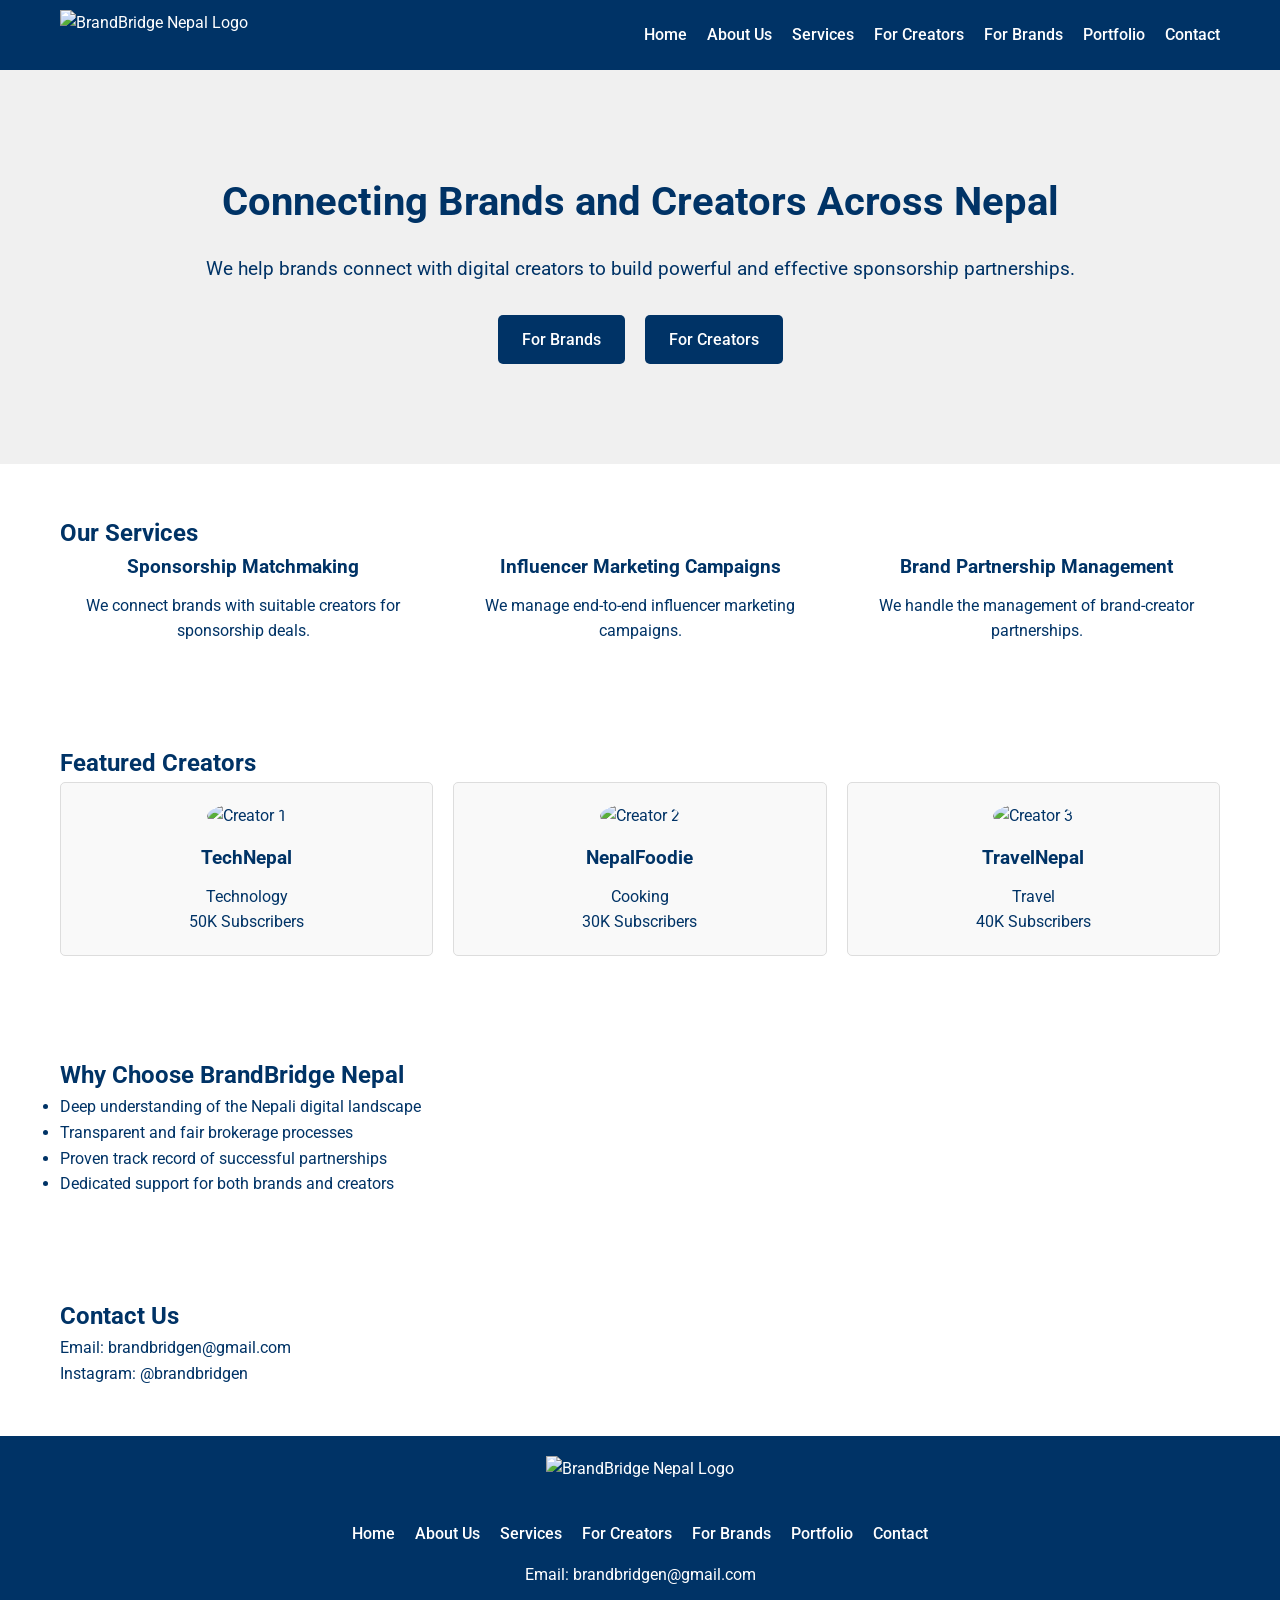
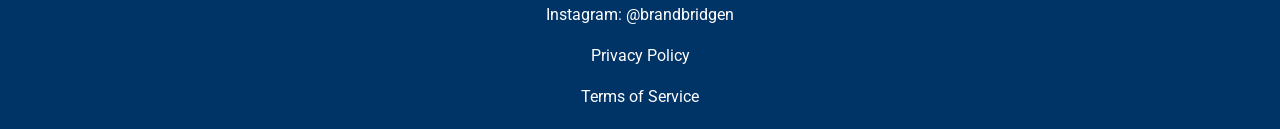
==== index.html @ 4d488e32 "Initial commit: BrandBridge Nepal website" ====
<!DOCTYPE html>
<html lang="en">
<head>
    <meta charset="UTF-8">
    <meta name="viewport" content="width=device-width, initial-scale=1.0">
    <title>BrandBridge Nepal - Connecting Brands and Creators</title>
    <link rel="stylesheet" href="css/styles.css">
    <link href="https://fonts.googleapis.com/css2?family=Roboto:wght@300;400;500;700&display=swap" rel="stylesheet">
</head>
<body>
    <header>
        <div class="container">
            <img src="images/logo.png" alt="BrandBridge Nepal Logo" class="logo">
            <nav>
                <ul>
                    <li><a href="index.html">Home</a></li>
                    <li><a href="about.html">About Us</a></li>
                    <li><a href="services.html">Services</a></li>
                    <li><a href="for-creators.html">For Creators</a></li>
                    <li><a href="for-brands.html">For Brands</a></li>
                    <li><a href="portfolio.html">Portfolio</a></li>
                    <li><a href="contact.html">Contact</a></li>
                </ul>
            </nav>
        </div>
    </header>
    <main>
        <section class="hero">
            <div class="container">
                <h1>Connecting Brands and Creators Across Nepal</h1>
                <p>We help brands connect with digital creators to build powerful and effective sponsorship partnerships.</p>
                <div class="cta-buttons">
                    <a href="for-brands.html" class="btn">For Brands</a>
                    <a href="for-creators.html" class="btn">For Creators</a>
                </div>
            </div>
        </section>
        <section class="services">
            <div class="container">
                <h2>Our Services</h2>
                <div class="service-list">
                    <div class="service">
                        <h3>Sponsorship Matchmaking</h3>
                        <p>We connect brands with suitable creators for sponsorship deals.</p>
                    </div>
                    <div class="service">
                        <h3>Influencer Marketing Campaigns</h3>
                        <p>We manage end-to-end influencer marketing campaigns.</p>
                    </div>
                    <div class="service">
                        <h3>Brand Partnership Management</h3>
                        <p>We handle the management of brand-creator partnerships.</p>
                    </div>
                </div>
            </div>
        </section>
        <section class="featured-creators">
            <div class="container">
                <h2>Featured Creators</h2>
                <div class="creator-cards">
                    <div class="card">
                        <img src="images/creator1.jpg" alt="Creator 1">
                        <h3>TechNepal</h3>
                        <p>Technology</p>
                        <p>50K Subscribers</p>
                    </div>
                    <div class="card">
                        <img src="images/creator2.jpg" alt="Creator 2">
                        <h3>NepalFoodie</h3>
                        <p>Cooking</p>
                        <p>30K Subscribers</p>
                    </div>
                    <div class="card">
                        <img src="images/creator3.jpg" alt="Creator 3">
                        <h3>TravelNepal</h3>
                        <p>Travel</p>
                        <p>40K Subscribers</p>
                    </div>
                </div>
            </div>
        </section>
        <section class="why-choose">
            <div class="container">
                <h2>Why Choose BrandBridge Nepal</h2>
                <ul>
                    <li>Deep understanding of the Nepali digital landscape</li>
                    <li>Transparent and fair brokerage processes</li>
                    <li>Proven track record of successful partnerships</li>
                    <li>Dedicated support for both brands and creators</li>
                </ul>
            </div>
        </section>
        <section class="contact-preview">
            <div class="container">
                <h2>Contact Us</h2>
                <p>Email: brandbridgen@gmail.com</p>
                <p>Instagram: @brandbridgen</p>
            </div>
        </section>
    </main>
    <footer>
        <div class="container">
            <img src="images/logo.png" alt="BrandBridge Nepal Logo" class="logo">
            <nav>
                <ul>
                    <li><a href="index.html">Home</a></li>
                    <li><a href="about.html">About Us</a></li>
                    <li><a href="services.html">Services</a></li>
                    <li><a href="for-creators.html">For Creators</a></li>
                    <li><a href="for-brands.html">For Brands</a></li>
                    <li><a href="portfolio.html">Portfolio</a></li>
                    <li><a href="contact.html">Contact</a></li>
                </ul>
            </nav>
            <p>Email: brandbridgen@gmail.com</p>
            <p><a href="https://instagram.com/brandbridgen" target="_blank">Instagram: @brandbridgen</a></p>
            <p><a href="privacy-policy.html">Privacy Policy</a></p>
            <p><a href="terms-of-service.html">Terms of Service</a></p>
        </div>
    </footer>
<script src="js/script.js"></script>
</body>
</html>
---- css/styles.css ----
/* Reset and base styles */
* {
    margin: 0;
    padding: 0;
    box-sizing: border-box;
}

body {
    font-family: 'Roboto', sans-serif;
    line-height: 1.6;
    color: #003366;
    background-color: #ffffff;
}

.container {
    max-width: 1200px;
    margin: 0 auto;
    padding: 0 20px;
}

/* Header */
header {
    background-color: #003366;
    color: #ffffff;
    padding: 10px 0;
}

header .container {
    display: flex;
    justify-content: space-between;
    align-items: center;
}

.logo {
    height: 50px;
}

nav ul {
    list-style: none;
    display: flex;
    gap: 20px;
}

nav a {
    color: #ffffff;
    text-decoration: none;
    font-weight: 500;
}

nav a:hover {
    text-decoration: underline;
}

/* Main sections */
main {
    min-height: calc(100vh - 200px);
}

section {
    padding: 50px 0;
}

.hero {
    background-color: #f0f0f0;
    text-align: center;
    padding: 100px 0;
}

.hero h1 {
    font-size: 2.5em;
    margin-bottom: 20px;
}

.hero p {
    font-size: 1.2em;
    margin-bottom: 30px;
}

.cta-buttons {
    display: flex;
    justify-content: center;
    gap: 20px;
}

.btn {
    background-color: #003366;
    color: #ffffff;
    padding: 12px 24px;
    text-decoration: none;
    border: none;
    border-radius: 5px;
    font-weight: 500;
    cursor: pointer;
    transition: transform 0.3s, box-shadow 0.3s;
}

.btn:hover {
    background-color: #002244;
}

/* Services */
.services .service-list {
    display: flex;
    gap: 30px;
    flex-wrap: wrap;
}

.service {
    flex: 1;
    min-width: 250px;
    text-align: center;
}

.service h3 {
    margin-bottom: 10px;
}

/* Creator cards */
.creator-cards {
    display: flex;
    gap: 20px;
    flex-wrap: wrap;
}

.card {
    flex: 1;
    min-width: 250px;
    border: 1px solid #ddd;
    padding: 20px;
    text-align: center;
    background-color: #f9f9f9;
    border-radius: 5px;
    transition: transform 0.3s, box-shadow 0.3s;
}

.card img {
    width: 100px;
    height: 100px;
    object-fit: cover;
    border-radius: 50%;
    margin-bottom: 15px;
}

.card h3 {
    margin-bottom: 10px;
}

/* Forms */
form {
    max-width: 600px;
    margin: 0 auto;
}

form label {
    display: block;
    margin-top: 15px;
    font-weight: 500;
}

form input,
form select,
form textarea {
    width: 100%;
    padding: 10px;
    margin-top: 5px;
    border: 1px solid #ddd;
    border-radius: 5px;
    font-family: 'Roboto', sans-serif;
    transition: border-color 0.3s, box-shadow 0.3s;
}

form textarea {
    height: 100px;
    resize: vertical;
}

form button {
    margin-top: 20px;
    width: 100%;
}

/* Footer */
footer {
    background-color: #003366;
    color: #ffffff;
    padding: 20px 0;
    text-align: center;
}

footer .container {
    display: flex;
    flex-direction: column;
    align-items: center;
    gap: 15px;
}

footer nav ul {
    justify-content: center;
}

footer a {
    color: #ffffff;
    text-decoration: none;
}

footer a:hover {
    text-decoration: underline;
}

/* Responsive */
@media (max-width: 768px) {
    header .container {
        flex-direction: column;
        gap: 10px;
    }
    
    nav ul {
        flex-wrap: wrap;
        justify-content: center;
    }
    
    .cta-buttons {
        flex-direction: column;
        align-items: center;
    }
    
    .services .service-list,
    .creator-cards {
        flex-direction: column;
        align-items: center;
    }
    
    footer .container {
        text-align: center;
    }
}
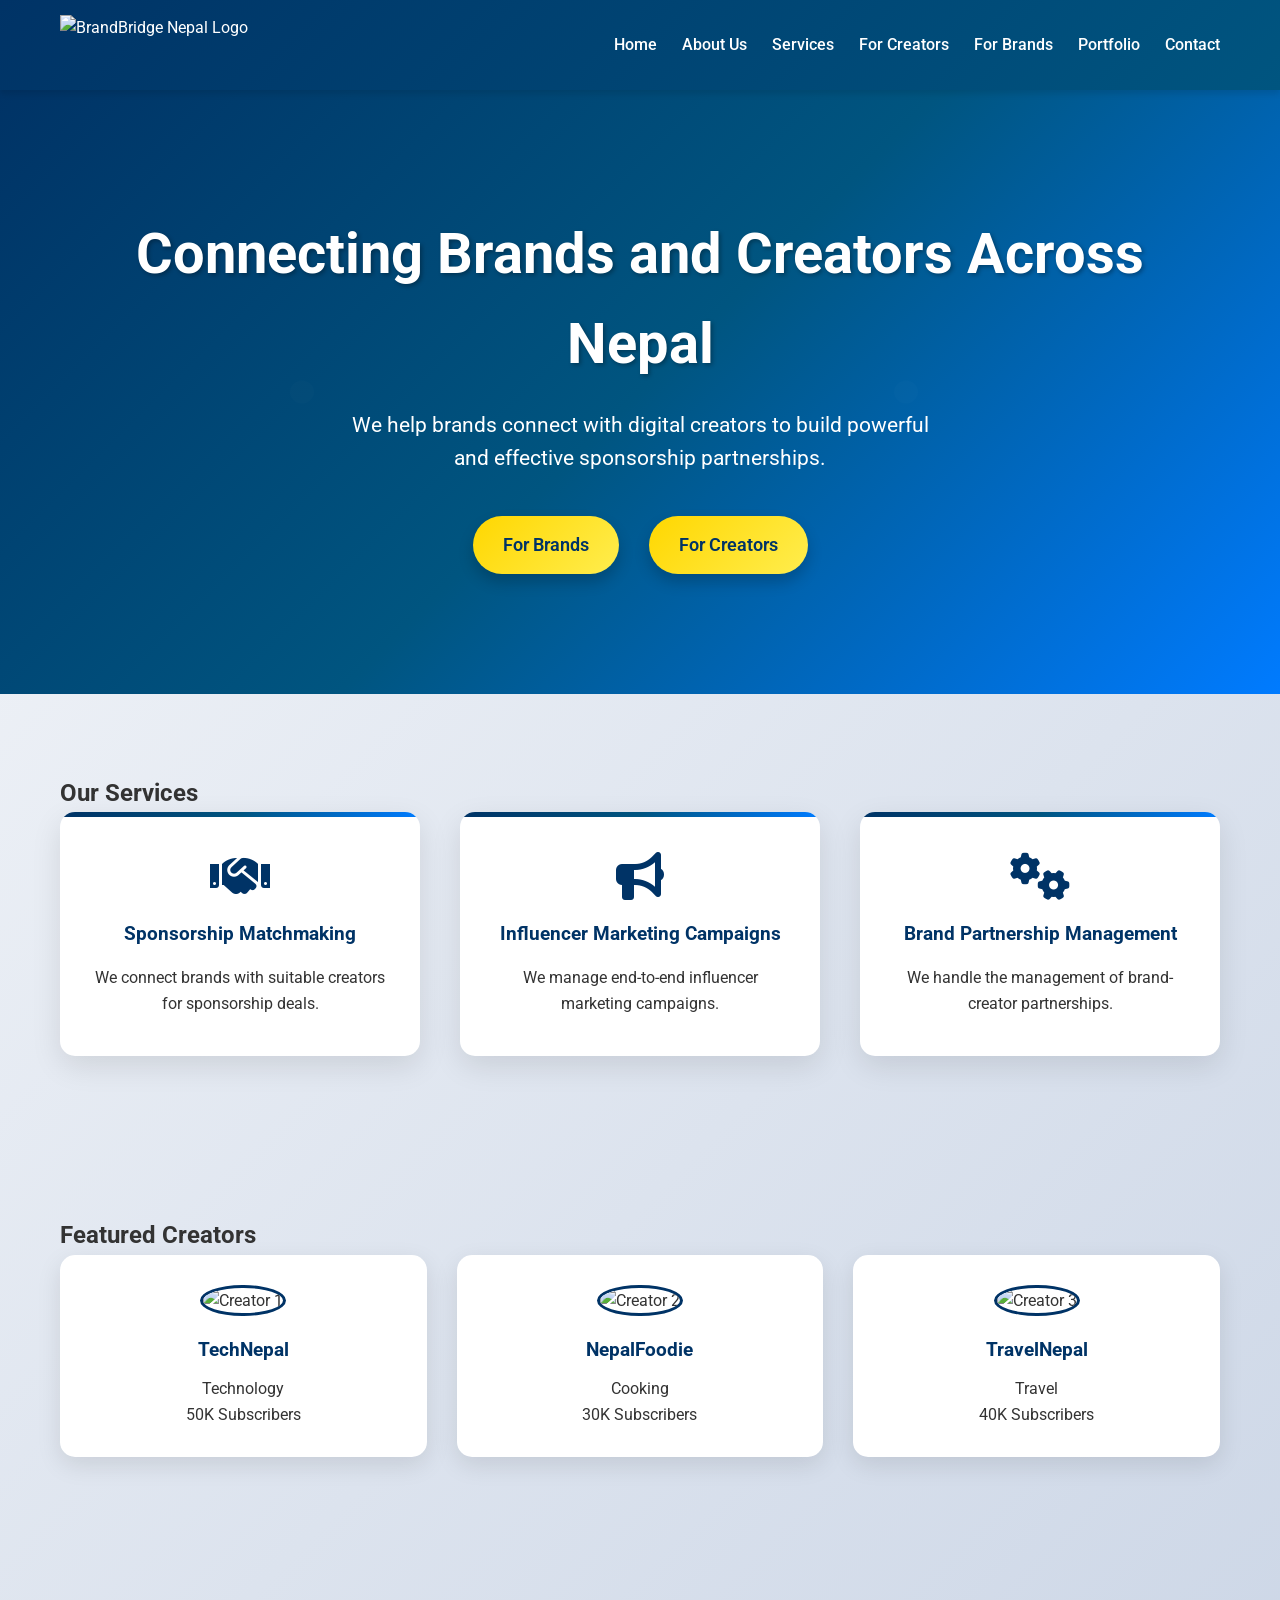
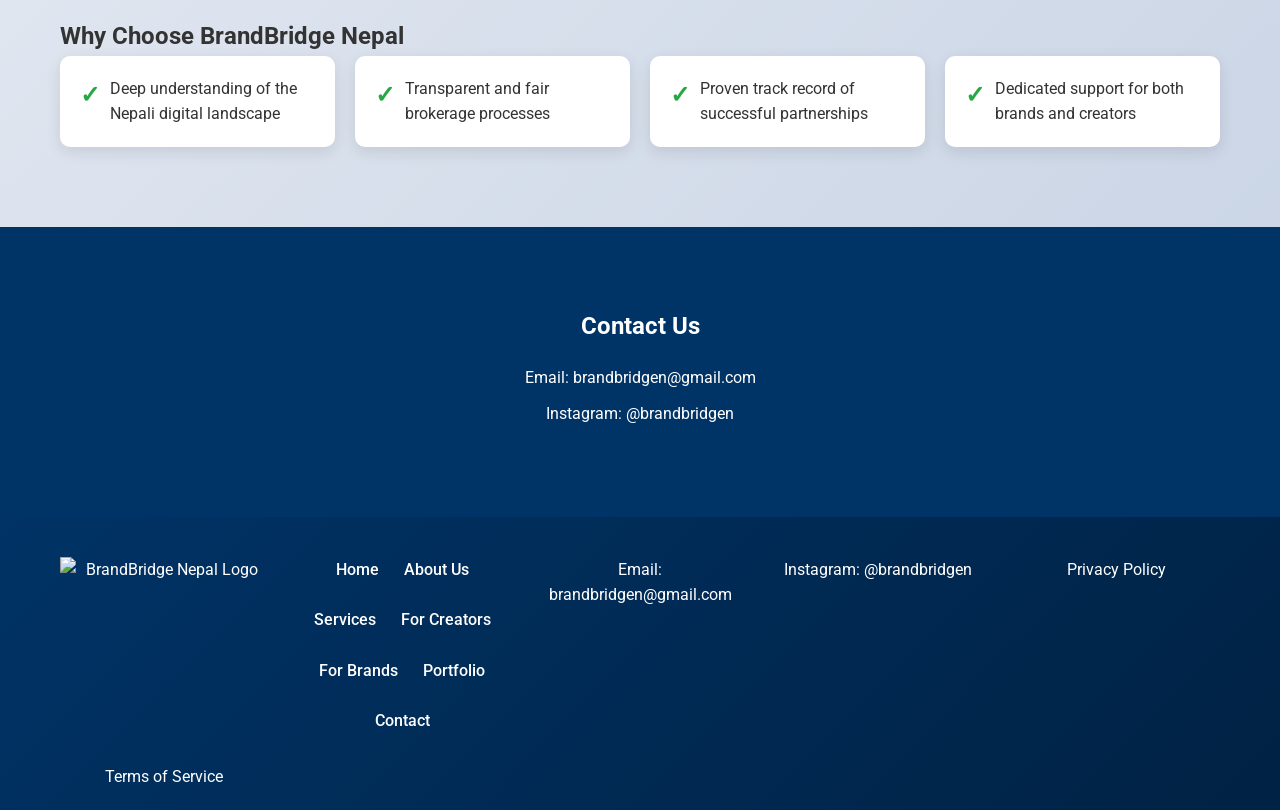
==== commit 14e29799: "Revamp website: Add Google Forms, remove fake portfolio, modern design with gradients, animations, a" ====
--- a/index.html
+++ b/index.html
@@ -6,12 +6,18 @@
     <title>BrandBridge Nepal - Connecting Brands and Creators</title>
     <link rel="stylesheet" href="css/styles.css">
     <link href="https://fonts.googleapis.com/css2?family=Roboto:wght@300;400;500;700&display=swap" rel="stylesheet">
+    <link rel="stylesheet" href="https://cdnjs.cloudflare.com/ajax/libs/font-awesome/6.0.0/css/all.min.css">
 </head>
 <body>
     <header>
         <div class="container">
             <img src="images/logo.png" alt="BrandBridge Nepal Logo" class="logo">
             <nav>
+                <div class="menu-toggle">
+                    <span></span>
+                    <span></span>
+                    <span></span>
+                </div>
                 <ul>
                     <li><a href="index.html">Home</a></li>
                     <li><a href="about.html">About Us</a></li>
@@ -40,14 +46,17 @@
                 <h2>Our Services</h2>
                 <div class="service-list">
                     <div class="service">
+                        <i class="fas fa-handshake"></i>
                         <h3>Sponsorship Matchmaking</h3>
                         <p>We connect brands with suitable creators for sponsorship deals.</p>
                     </div>
                     <div class="service">
+                        <i class="fas fa-bullhorn"></i>
                         <h3>Influencer Marketing Campaigns</h3>
                         <p>We manage end-to-end influencer marketing campaigns.</p>
                     </div>
                     <div class="service">
+                        <i class="fas fa-cogs"></i>
                         <h3>Brand Partnership Management</h3>
                         <p>We handle the management of brand-creator partnerships.</p>
                     </div>
--- a/css/styles.css
+++ b/css/styles.css
@@ -8,8 +8,9 @@
 body {
     font-family: 'Roboto', sans-serif;
     line-height: 1.6;
-    color: #003366;
-    background-color: #ffffff;
+    color: #333;
+    background: linear-gradient(135deg, #f5f7fa 0%, #c3cfe2 100%);
+    min-height: 100vh;
 }
 
 .container {
@@ -20,9 +21,13 @@
 
 /* Header */
 header {
-    background-color: #003366;
+    background: linear-gradient(135deg, #003366 0%, #005580 100%);
     color: #ffffff;
-    padding: 10px 0;
+    padding: 15px 0;
+    box-shadow: 0 4px 6px rgba(0, 0, 0, 0.1);
+    position: sticky;
+    top: 0;
+    z-index: 1000;
 }
 
 header .container {
@@ -32,23 +37,61 @@
 }
 
 .logo {
-    height: 50px;
+    height: 60px;
+    transition: transform 0.3s;
+}
+
+.logo:hover {
+    transform: scale(1.05);
 }
 
 nav ul {
     list-style: none;
     display: flex;
-    gap: 20px;
+    gap: 25px;
 }
 
 nav a {
     color: #ffffff;
     text-decoration: none;
     font-weight: 500;
+    transition: color 0.3s, transform 0.3s;
+    position: relative;
 }
 
 nav a:hover {
-    text-decoration: underline;
+    color: #ffd700;
+    transform: translateY(-2px);
+}
+
+nav a::after {
+    content: '';
+    position: absolute;
+    width: 0;
+    height: 2px;
+    bottom: -5px;
+    left: 0;
+    background-color: #ffd700;
+    transition: width 0.3s;
+}
+
+nav a:hover::after {
+    width: 100%;
+}
+
+/* Hamburger menu for mobile */
+.menu-toggle {
+    display: none;
+    flex-direction: column;
+    cursor: pointer;
+}
+
+.menu-toggle span {
+    width: 25px;
+    height: 3px;
+    background: #fff;
+    margin: 3px 0;
+    transition: 0.3s;
 }
 
 /* Main sections */
@@ -57,166 +100,369 @@
 }
 
 section {
-    padding: 50px 0;
+    padding: 80px 0;
+    animation: fadeInUp 0.8s ease-out;
+}
+
+@keyframes fadeInUp {
+    from {
+        opacity: 0;
+        transform: translateY(30px);
+    }
+    to {
+        opacity: 1;
+        transform: translateY(0);
+    }
 }
 
 .hero {
-    background-color: #f0f0f0;
-    text-align: center;
-    padding: 100px 0;
+    background: linear-gradient(135deg, #003366 0%, #005580 50%, #007bff 100%);
+    color: #fff;
+    text-align: center;
+    padding: 120px 0;
+    position: relative;
+    overflow: hidden;
+}
+
+.hero::before {
+    content: '';
+    position: absolute;
+    top: 0;
+    left: 0;
+    right: 0;
+    bottom: 0;
+    background: url('data:image/svg+xml,<svg xmlns="http://www.w3.org/2000/svg" viewBox="0 0 100 100"><circle cx="50" cy="50" r="2" fill="rgba(255,255,255,0.1)"/></svg>') repeat;
+    opacity: 0.1;
+}
+
+.hero .container {
+    position: relative;
+    z-index: 1;
 }
 
 .hero h1 {
-    font-size: 2.5em;
-    margin-bottom: 20px;
+    font-size: 3.5em;
+    margin-bottom: 20px;
+    text-shadow: 2px 2px 4px rgba(0, 0, 0, 0.3);
 }
 
 .hero p {
-    font-size: 1.2em;
-    margin-bottom: 30px;
+    font-size: 1.3em;
+    margin-bottom: 40px;
+    max-width: 600px;
+    margin-left: auto;
+    margin-right: auto;
 }
 
 .cta-buttons {
     display: flex;
     justify-content: center;
-    gap: 20px;
+    gap: 30px;
+    flex-wrap: wrap;
 }
 
 .btn {
-    background-color: #003366;
-    color: #ffffff;
-    padding: 12px 24px;
+    background: linear-gradient(135deg, #ffd700 0%, #ffed4e 100%);
+    color: #003366;
+    padding: 15px 30px;
     text-decoration: none;
-    border: none;
-    border-radius: 5px;
-    font-weight: 500;
-    cursor: pointer;
-    transition: transform 0.3s, box-shadow 0.3s;
+    border-radius: 50px;
+    font-weight: 600;
+    font-size: 1.1em;
+    box-shadow: 0 8px 15px rgba(0, 0, 0, 0.2);
+    transition: all 0.3s ease;
+    position: relative;
+    overflow: hidden;
+}
+
+.btn::before {
+    content: '';
+    position: absolute;
+    top: 0;
+    left: -100%;
+    width: 100%;
+    height: 100%;
+    background: linear-gradient(90deg, transparent, rgba(255, 255, 255, 0.2), transparent);
+    transition: left 0.5s;
+}
+
+.btn:hover::before {
+    left: 100%;
 }
 
 .btn:hover {
-    background-color: #002244;
+    transform: translateY(-3px);
+    box-shadow: 0 12px 20px rgba(0, 0, 0, 0.3);
 }
 
 /* Services */
 .services .service-list {
-    display: flex;
-    gap: 30px;
-    flex-wrap: wrap;
+    display: grid;
+    grid-template-columns: repeat(auto-fit, minmax(300px, 1fr));
+    gap: 40px;
 }
 
 .service {
-    flex: 1;
-    min-width: 250px;
-    text-align: center;
+    background: #fff;
+    padding: 40px 30px;
+    text-align: center;
+    border-radius: 15px;
+    box-shadow: 0 10px 30px rgba(0, 0, 0, 0.1);
+    transition: transform 0.3s, box-shadow 0.3s;
+    position: relative;
+    overflow: hidden;
+}
+
+.service::before {
+    content: '';
+    position: absolute;
+    top: 0;
+    left: 0;
+    right: 0;
+    height: 5px;
+    background: linear-gradient(90deg, #003366, #005580, #007bff);
+}
+
+.service:hover {
+    transform: translateY(-10px);
+    box-shadow: 0 20px 40px rgba(0, 0, 0, 0.2);
+}
+
+.service i {
+    font-size: 3em;
+    color: #003366;
+    margin-bottom: 20px;
 }
 
 .service h3 {
-    margin-bottom: 10px;
+    margin-bottom: 15px;
+    color: #003366;
 }
 
 /* Creator cards */
 .creator-cards {
-    display: flex;
-    gap: 20px;
-    flex-wrap: wrap;
+    display: grid;
+    grid-template-columns: repeat(auto-fit, minmax(280px, 1fr));
+    gap: 30px;
 }
 
 .card {
-    flex: 1;
-    min-width: 250px;
-    border: 1px solid #ddd;
-    padding: 20px;
-    text-align: center;
-    background-color: #f9f9f9;
-    border-radius: 5px;
+    background: #fff;
+    padding: 30px;
+    text-align: center;
+    border-radius: 15px;
+    box-shadow: 0 8px 25px rgba(0, 0, 0, 0.1);
     transition: transform 0.3s, box-shadow 0.3s;
+    position: relative;
+    overflow: hidden;
+}
+
+.card::before {
+    content: '';
+    position: absolute;
+    top: 0;
+    left: 0;
+    right: 0;
+    bottom: 0;
+    background: linear-gradient(135deg, rgba(0, 51, 102, 0.05) 0%, rgba(0, 85, 128, 0.05) 100%);
+    z-index: -1;
+}
+
+.card:hover {
+    transform: translateY(-8px);
+    box-shadow: 0 15px 35px rgba(0, 0, 0, 0.2);
 }
 
 .card img {
-    width: 100px;
-    height: 100px;
+    width: 80px;
+    height: 80px;
     object-fit: cover;
     border-radius: 50%;
-    margin-bottom: 15px;
+    margin-bottom: 20px;
+    border: 3px solid #003366;
 }
 
 .card h3 {
     margin-bottom: 10px;
+    color: #003366;
+}
+
+/* Why choose */
+.why-choose ul {
+    display: grid;
+    grid-template-columns: repeat(auto-fit, minmax(250px, 1fr));
+    gap: 20px;
+    list-style: none;
+    padding: 0;
+}
+
+.why-choose li {
+    background: #fff;
+    padding: 20px;
+    border-radius: 10px;
+    box-shadow: 0 5px 15px rgba(0, 0, 0, 0.1);
+    position: relative;
+    padding-left: 50px;
+}
+
+.why-choose li::before {
+    content: '✓';
+    position: absolute;
+    left: 20px;
+    top: 20px;
+    color: #28a745;
+    font-size: 1.5em;
+    font-weight: bold;
+}
+
+/* Contact preview */
+.contact-preview {
+    background: #003366;
+    color: #fff;
+    text-align: center;
+}
+
+.contact-preview h2 {
+    margin-bottom: 20px;
+}
+
+.contact-preview p {
+    margin-bottom: 10px;
+}
+
+/* Footer */
+footer {
+    background: linear-gradient(135deg, #003366 0%, #002244 100%);
+    color: #ffffff;
+    padding: 40px 0 20px;
+    text-align: center;
+}
+
+footer .container {
+    display: grid;
+    grid-template-columns: repeat(auto-fit, minmax(200px, 1fr));
+    gap: 30px;
+    align-items: start;
+}
+
+footer .logo {
+    height: 50px;
+    margin-bottom: 20px;
+}
+
+footer nav ul {
+    justify-content: center;
+    flex-wrap: wrap;
+}
+
+footer a {
+    color: #ffffff;
+    text-decoration: none;
+    transition: color 0.3s;
+}
+
+footer a:hover {
+    color: #ffd700;
 }
 
 /* Forms */
 form {
     max-width: 600px;
     margin: 0 auto;
+    background: #fff;
+    padding: 40px;
+    border-radius: 15px;
+    box-shadow: 0 10px 30px rgba(0, 0, 0, 0.1);
 }
 
 form label {
     display: block;
-    margin-top: 15px;
+    margin-top: 20px;
     font-weight: 500;
+    color: #333;
 }
 
 form input,
 form select,
 form textarea {
     width: 100%;
-    padding: 10px;
-    margin-top: 5px;
-    border: 1px solid #ddd;
-    border-radius: 5px;
+    padding: 12px;
+    margin-top: 8px;
+    border: 2px solid #ddd;
+    border-radius: 8px;
     font-family: 'Roboto', sans-serif;
+    font-size: 1em;
     transition: border-color 0.3s, box-shadow 0.3s;
 }
 
+form input:focus,
+form select:focus,
+form textarea:focus {
+    outline: none;
+    border-color: #003366;
+    box-shadow: 0 0 10px rgba(0, 51, 102, 0.2);
+}
+
 form textarea {
-    height: 100px;
+    height: 120px;
     resize: vertical;
 }
 
-form button {
-    margin-top: 20px;
-    width: 100%;
-}
-
-/* Footer */
-footer {
-    background-color: #003366;
-    color: #ffffff;
-    padding: 20px 0;
-    text-align: center;
-}
-
-footer .container {
-    display: flex;
-    flex-direction: column;
-    align-items: center;
-    gap: 15px;
-}
-
-footer nav ul {
-    justify-content: center;
-}
-
-footer a {
-    color: #ffffff;
-    text-decoration: none;
-}
-
-footer a:hover {
-    text-decoration: underline;
+/* Coming soon */
+.coming-soon {
+    text-align: center;
+    background: #fff;
+    padding: 60px 40px;
+    border-radius: 15px;
+    box-shadow: 0 10px 30px rgba(0, 0, 0, 0.1);
+}
+
+.coming-soon h2 {
+    color: #003366;
+    margin-bottom: 20px;
 }
 
 /* Responsive */
 @media (max-width: 768px) {
-    header .container {
+    .menu-toggle {
+        display: flex;
+    }
+    
+    nav ul {
+        position: absolute;
+        top: 100%;
+        left: 0;
+        right: 0;
+        background: #003366;
         flex-direction: column;
-        gap: 10px;
-    }
-    
-    nav ul {
-        flex-wrap: wrap;
-        justify-content: center;
+        gap: 0;
+        transform: translateY(-100%);
+        opacity: 0;
+        visibility: hidden;
+        transition: all 0.3s;
+    }
+    
+    nav ul.active {
+        transform: translateY(0);
+        opacity: 1;
+        visibility: visible;
+    }
+    
+    nav li {
+        border-bottom: 1px solid rgba(255, 255, 255, 0.1);
+    }
+    
+    nav a {
+        display: block;
+        padding: 15px;
+    }
+    
+    .hero h1 {
+        font-size: 2.5em;
+    }
+    
+    .hero p {
+        font-size: 1.1em;
     }
     
     .cta-buttons {
@@ -225,12 +471,13 @@
     }
     
     .services .service-list,
-    .creator-cards {
-        flex-direction: column;
-        align-items: center;
+    .creator-cards,
+    .why-choose ul {
+        grid-template-columns: 1fr;
     }
     
     footer .container {
+        grid-template-columns: 1fr;
         text-align: center;
     }
 }
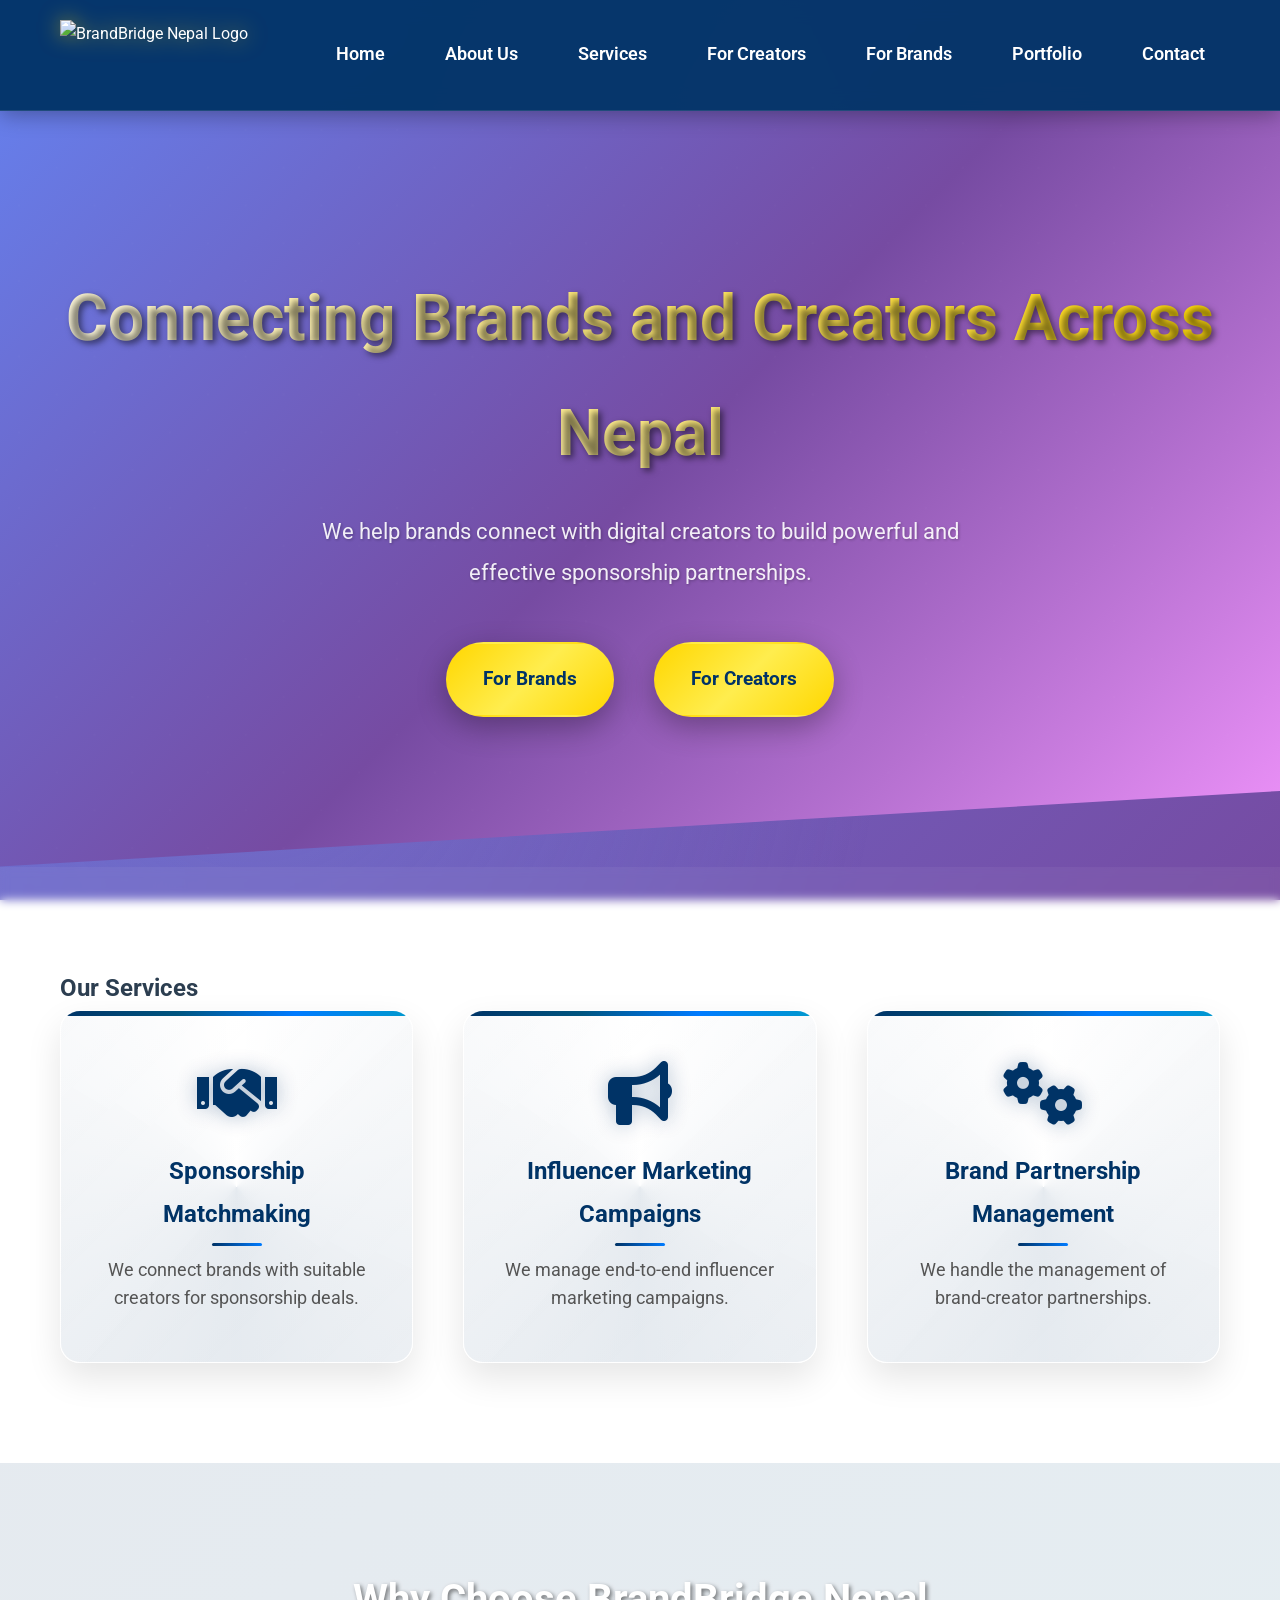
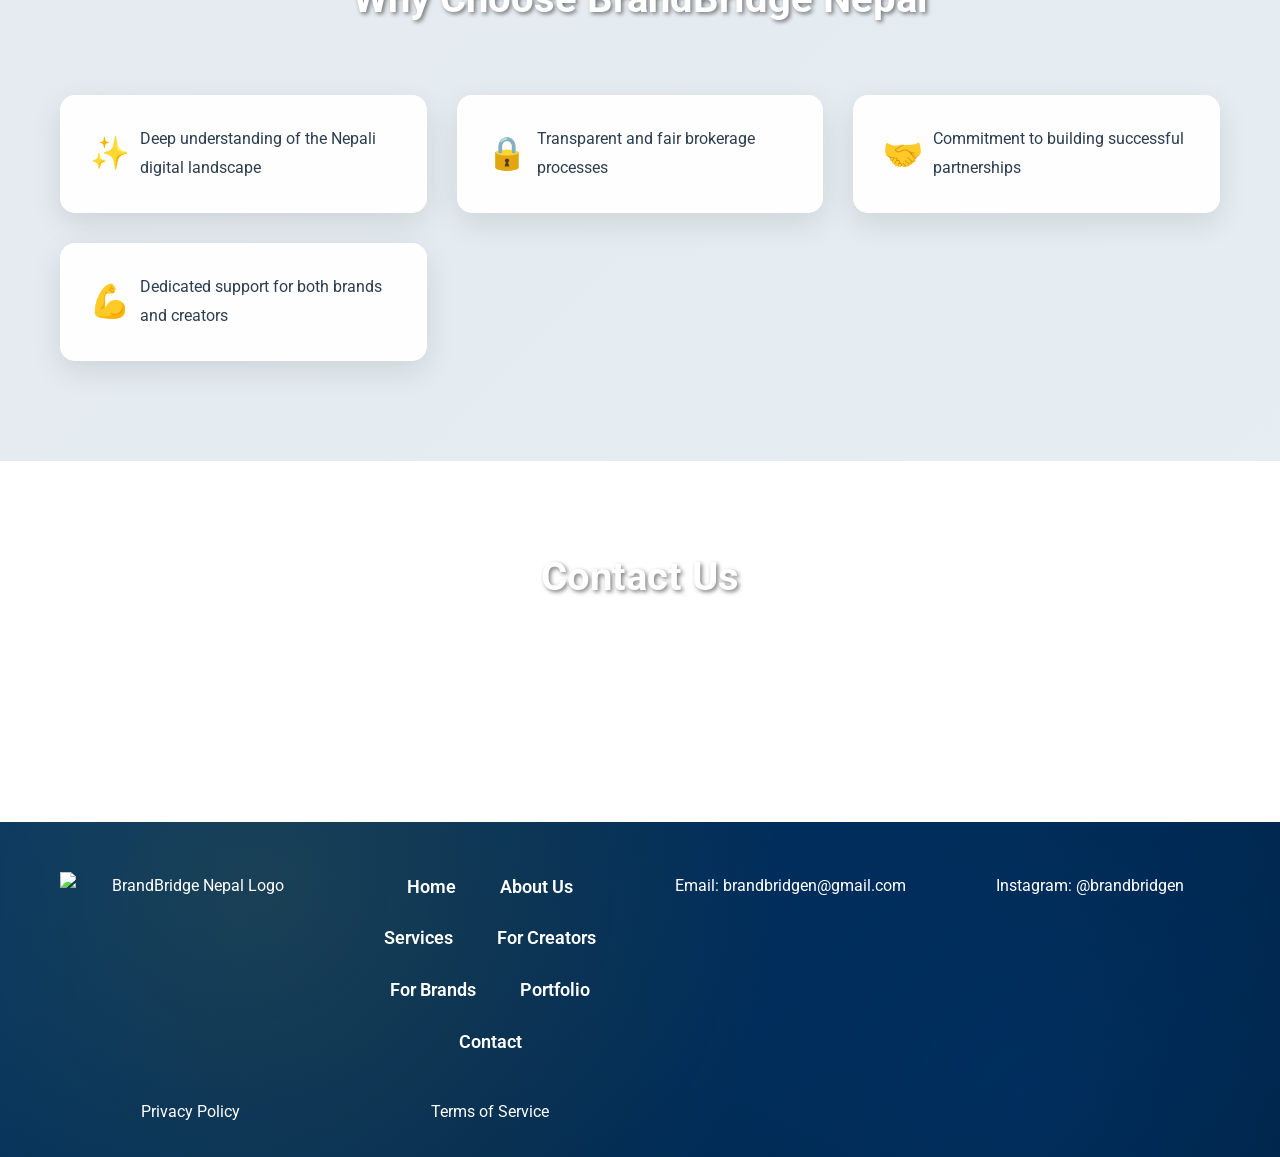
==== commit 45039410: "Complete CSS overhaul with modern, attractive design - gradients, animations, backdrop filters, and " ====
--- a/index.html
+++ b/index.html
@@ -63,38 +63,13 @@
                 </div>
             </div>
         </section>
-        <section class="featured-creators">
-            <div class="container">
-                <h2>Featured Creators</h2>
-                <div class="creator-cards">
-                    <div class="card">
-                        <img src="images/creator1.jpg" alt="Creator 1">
-                        <h3>TechNepal</h3>
-                        <p>Technology</p>
-                        <p>50K Subscribers</p>
-                    </div>
-                    <div class="card">
-                        <img src="images/creator2.jpg" alt="Creator 2">
-                        <h3>NepalFoodie</h3>
-                        <p>Cooking</p>
-                        <p>30K Subscribers</p>
-                    </div>
-                    <div class="card">
-                        <img src="images/creator3.jpg" alt="Creator 3">
-                        <h3>TravelNepal</h3>
-                        <p>Travel</p>
-                        <p>40K Subscribers</p>
-                    </div>
-                </div>
-            </div>
-        </section>
         <section class="why-choose">
             <div class="container">
                 <h2>Why Choose BrandBridge Nepal</h2>
                 <ul>
                     <li>Deep understanding of the Nepali digital landscape</li>
                     <li>Transparent and fair brokerage processes</li>
-                    <li>Proven track record of successful partnerships</li>
+                    <li>Commitment to building successful partnerships</li>
                     <li>Dedicated support for both brands and creators</li>
                 </ul>
             </div>
--- a/css/styles.css
+++ b/css/styles.css
@@ -7,10 +7,26 @@
 
 body {
     font-family: 'Roboto', sans-serif;
-    line-height: 1.6;
-    color: #333;
-    background: linear-gradient(135deg, #f5f7fa 0%, #c3cfe2 100%);
+    line-height: 1.8;
+    color: #2c3e50;
+    background: linear-gradient(135deg, #667eea 0%, #764ba2 100%);
+    background-attachment: fixed;
     min-height: 100vh;
+    overflow-x: hidden;
+}
+
+body::before {
+    content: '';
+    position: fixed;
+    top: 0;
+    left: 0;
+    width: 100%;
+    height: 100%;
+    background: 
+        radial-gradient(circle at 20% 80%, rgba(120, 119, 198, 0.3) 0%, transparent 50%),
+        radial-gradient(circle at 80% 20%, rgba(255, 119, 198, 0.3) 0%, transparent 50%),
+        radial-gradient(circle at 40% 40%, rgba(120, 219, 226, 0.3) 0%, transparent 50%);
+    z-index: -1;
 }
 
 .container {
@@ -21,13 +37,15 @@
 
 /* Header */
 header {
-    background: linear-gradient(135deg, #003366 0%, #005580 100%);
+    background: rgba(0, 51, 102, 0.95);
+    backdrop-filter: blur(10px);
     color: #ffffff;
-    padding: 15px 0;
-    box-shadow: 0 4px 6px rgba(0, 0, 0, 0.1);
+    padding: 20px 0;
+    box-shadow: 0 4px 20px rgba(0, 0, 0, 0.3);
     position: sticky;
     top: 0;
     z-index: 1000;
+    border-bottom: 1px solid rgba(255, 255, 255, 0.1);
 }
 
 header .container {
@@ -37,46 +55,55 @@
 }
 
 .logo {
-    height: 60px;
-    transition: transform 0.3s;
+    height: 70px;
+    transition: all 0.3s ease;
+    filter: drop-shadow(0 0 10px rgba(255, 215, 0, 0.5));
 }
 
 .logo:hover {
-    transform: scale(1.05);
+    transform: scale(1.05) rotate(2deg);
 }
 
 nav ul {
     list-style: none;
     display: flex;
-    gap: 25px;
+    gap: 30px;
+    align-items: center;
 }
 
 nav a {
     color: #ffffff;
     text-decoration: none;
-    font-weight: 500;
-    transition: color 0.3s, transform 0.3s;
-    position: relative;
+    font-weight: 600;
+    font-size: 1.1em;
+    transition: all 0.3s ease;
+    position: relative;
+    padding: 10px 15px;
+    border-radius: 25px;
 }
 
 nav a:hover {
     color: #ffd700;
+    background: rgba(255, 255, 255, 0.1);
     transform: translateY(-2px);
+    box-shadow: 0 5px 15px rgba(0, 0, 0, 0.2);
 }
 
 nav a::after {
     content: '';
     position: absolute;
     width: 0;
-    height: 2px;
-    bottom: -5px;
-    left: 0;
-    background-color: #ffd700;
-    transition: width 0.3s;
+    height: 3px;
+    bottom: 0;
+    left: 50%;
+    background: linear-gradient(90deg, #ffd700, #ff6b6b);
+    transition: all 0.3s ease;
+    border-radius: 2px;
 }
 
 nav a:hover::after {
-    width: 100%;
+    width: 80%;
+    left: 10%;
 }
 
 /* Hamburger menu for mobile */
@@ -84,6 +111,9 @@
     display: none;
     flex-direction: column;
     cursor: pointer;
+    padding: 10px;
+    border-radius: 5px;
+    background: rgba(255, 255, 255, 0.1);
 }
 
 .menu-toggle span {
@@ -92,6 +122,19 @@
     background: #fff;
     margin: 3px 0;
     transition: 0.3s;
+    border-radius: 2px;
+}
+
+.menu-toggle.active span:nth-child(1) {
+    transform: rotate(-45deg) translate(-5px, 6px);
+}
+
+.menu-toggle.active span:nth-child(2) {
+    opacity: 0;
+}
+
+.menu-toggle.active span:nth-child(3) {
+    transform: rotate(45deg) translate(-5px, -6px);
 }
 
 /* Main sections */
@@ -100,14 +143,20 @@
 }
 
 section {
-    padding: 80px 0;
-    animation: fadeInUp 0.8s ease-out;
-}
-
-@keyframes fadeInUp {
+    padding: 100px 0;
+    animation: slideInUp 1s ease-out;
+    position: relative;
+}
+
+section:nth-child(even) {
+    background: rgba(255, 255, 255, 0.05);
+    backdrop-filter: blur(5px);
+}
+
+@keyframes slideInUp {
     from {
         opacity: 0;
-        transform: translateY(30px);
+        transform: translateY(50px);
     }
     to {
         opacity: 1;
@@ -116,12 +165,13 @@
 }
 
 .hero {
-    background: linear-gradient(135deg, #003366 0%, #005580 50%, #007bff 100%);
+    background: linear-gradient(135deg, #667eea 0%, #764ba2 50%, #f093fb 100%);
     color: #fff;
     text-align: center;
-    padding: 120px 0;
+    padding: 150px 0;
     position: relative;
     overflow: hidden;
+    clip-path: polygon(0 0, 100% 0, 100% 90%, 0 100%);
 }
 
 .hero::before {
@@ -131,8 +181,15 @@
     left: 0;
     right: 0;
     bottom: 0;
-    background: url('data:image/svg+xml,<svg xmlns="http://www.w3.org/2000/svg" viewBox="0 0 100 100"><circle cx="50" cy="50" r="2" fill="rgba(255,255,255,0.1)"/></svg>') repeat;
-    opacity: 0.1;
+    background: 
+        url('data:image/svg+xml,<svg xmlns="http://www.w3.org/2000/svg" viewBox="0 0 1000 1000"><defs><pattern id="grain" width="100" height="100" patternUnits="userSpaceOnUse"><circle cx="25" cy="25" r="1" fill="rgba(255,255,255,0.1)"/><circle cx="75" cy="75" r="1" fill="rgba(255,255,255,0.1)"/></pattern></defs><rect width="100%" height="100%" fill="url(%23grain)"/></svg>') repeat;
+    opacity: 0.3;
+    animation: grainMove 20s linear infinite;
+}
+
+@keyframes grainMove {
+    0% { transform: translate(0, 0); }
+    100% { transform: translate(100px, 100px); }
 }
 
 .hero .container {
@@ -141,38 +198,51 @@
 }
 
 .hero h1 {
-    font-size: 3.5em;
+    font-size: 4em;
     margin-bottom: 20px;
-    text-shadow: 2px 2px 4px rgba(0, 0, 0, 0.3);
+    text-shadow: 3px 3px 6px rgba(0, 0, 0, 0.5);
+    background: linear-gradient(45deg, #fff, #ffd700);
+    -webkit-background-clip: text;
+    -webkit-text-fill-color: transparent;
+    background-clip: text;
+    animation: textGlow 2s ease-in-out infinite alternate;
+}
+
+@keyframes textGlow {
+    from { filter: drop-shadow(0 0 10px rgba(255, 215, 0, 0.5)); }
+    to { filter: drop-shadow(0 0 20px rgba(255, 215, 0, 1)); }
 }
 
 .hero p {
-    font-size: 1.3em;
-    margin-bottom: 40px;
-    max-width: 600px;
+    font-size: 1.4em;
+    margin-bottom: 50px;
+    max-width: 700px;
     margin-left: auto;
     margin-right: auto;
+    opacity: 0.9;
+    text-shadow: 1px 1px 3px rgba(0, 0, 0, 0.3);
 }
 
 .cta-buttons {
     display: flex;
     justify-content: center;
-    gap: 30px;
+    gap: 40px;
     flex-wrap: wrap;
 }
 
 .btn {
-    background: linear-gradient(135deg, #ffd700 0%, #ffed4e 100%);
+    background: linear-gradient(135deg, #ffd700 0%, #ffed4e 50%, #ffd700 100%);
     color: #003366;
-    padding: 15px 30px;
+    padding: 18px 35px;
     text-decoration: none;
     border-radius: 50px;
-    font-weight: 600;
-    font-size: 1.1em;
-    box-shadow: 0 8px 15px rgba(0, 0, 0, 0.2);
-    transition: all 0.3s ease;
+    font-weight: 700;
+    font-size: 1.2em;
+    box-shadow: 0 10px 30px rgba(0, 0, 0, 0.3);
+    transition: all 0.4s ease;
     position: relative;
     overflow: hidden;
+    border: 2px solid transparent;
 }
 
 .btn::before {
@@ -182,8 +252,8 @@
     left: -100%;
     width: 100%;
     height: 100%;
-    background: linear-gradient(90deg, transparent, rgba(255, 255, 255, 0.2), transparent);
-    transition: left 0.5s;
+    background: linear-gradient(90deg, transparent, rgba(255, 255, 255, 0.4), transparent);
+    transition: left 0.6s;
 }
 
 .btn:hover::before {
@@ -191,26 +261,33 @@
 }
 
 .btn:hover {
-    transform: translateY(-3px);
-    box-shadow: 0 12px 20px rgba(0, 0, 0, 0.3);
+    transform: translateY(-5px) scale(1.05);
+    box-shadow: 0 20px 40px rgba(0, 0, 0, 0.4);
+    background: linear-gradient(135deg, #ffed4e 0%, #ffd700 50%, #ffed4e 100%);
+}
+
+.btn:active {
+    transform: translateY(-2px);
 }
 
 /* Services */
 .services .service-list {
     display: grid;
-    grid-template-columns: repeat(auto-fit, minmax(300px, 1fr));
-    gap: 40px;
+    grid-template-columns: repeat(auto-fit, minmax(350px, 1fr));
+    gap: 50px;
 }
 
 .service {
-    background: #fff;
-    padding: 40px 30px;
+    background: linear-gradient(135deg, rgba(255, 255, 255, 0.95) 0%, rgba(255, 255, 255, 0.9) 100%);
+    backdrop-filter: blur(10px);
+    padding: 50px 40px;
     text-align: center;
-    border-radius: 15px;
-    box-shadow: 0 10px 30px rgba(0, 0, 0, 0.1);
-    transition: transform 0.3s, box-shadow 0.3s;
+    border-radius: 20px;
+    box-shadow: 0 15px 35px rgba(0, 0, 0, 0.1);
+    transition: all 0.4s ease;
     position: relative;
     overflow: hidden;
+    border: 1px solid rgba(255, 255, 255, 0.2);
 }
 
 .service::before {
@@ -220,179 +297,246 @@
     left: 0;
     right: 0;
     height: 5px;
-    background: linear-gradient(90deg, #003366, #005580, #007bff);
+    background: linear-gradient(90deg, #003366, #005580, #007bff, #0099cc);
+    border-radius: 20px 20px 0 0;
+}
+
+.service::after {
+    content: '';
+    position: absolute;
+    top: -50%;
+    left: -50%;
+    width: 200%;
+    height: 200%;
+    background: conic-gradient(from 0deg, transparent, rgba(0, 51, 102, 0.1), transparent);
+    animation: rotate 10s linear infinite;
+    z-index: -1;
+}
+
+@keyframes rotate {
+    0% { transform: rotate(0deg); }
+    100% { transform: rotate(360deg); }
 }
 
 .service:hover {
-    transform: translateY(-10px);
-    box-shadow: 0 20px 40px rgba(0, 0, 0, 0.2);
+    transform: translateY(-15px) rotate(2deg);
+    box-shadow: 0 25px 50px rgba(0, 0, 0, 0.2);
 }
 
 .service i {
-    font-size: 3em;
+    font-size: 4em;
     color: #003366;
+    margin-bottom: 25px;
+    text-shadow: 0 0 20px rgba(0, 51, 102, 0.3);
+    animation: iconPulse 3s ease-in-out infinite;
+}
+
+@keyframes iconPulse {
+    0%, 100% { transform: scale(1); }
+    50% { transform: scale(1.1); }
+}
+
+.service h3 {
     margin-bottom: 20px;
-}
-
-.service h3 {
-    margin-bottom: 15px;
     color: #003366;
-}
-
-/* Creator cards */
-.creator-cards {
+    font-size: 1.5em;
+    position: relative;
+}
+
+.service h3::after {
+    content: '';
+    position: absolute;
+    bottom: -10px;
+    left: 50%;
+    transform: translateX(-50%);
+    width: 50px;
+    height: 3px;
+    background: linear-gradient(90deg, #003366, #007bff);
+    border-radius: 2px;
+}
+
+.service p {
+    color: #555;
+    font-size: 1.1em;
+    line-height: 1.6;
+}
+
+/* Why choose */
+.why-choose {
+    background: linear-gradient(135deg, rgba(0, 51, 102, 0.1) 0%, rgba(0, 85, 128, 0.1) 100%);
+    padding: 100px 0;
+}
+
+.why-choose h2 {
+    text-align: center;
+    margin-bottom: 60px;
+    color: #fff;
+    font-size: 2.5em;
+    text-shadow: 2px 2px 4px rgba(0, 0, 0, 0.5);
+}
+
+.why-choose ul {
     display: grid;
-    grid-template-columns: repeat(auto-fit, minmax(280px, 1fr));
+    grid-template-columns: repeat(auto-fit, minmax(300px, 1fr));
     gap: 30px;
-}
-
-.card {
-    background: #fff;
+    list-style: none;
+    padding: 0;
+}
+
+.why-choose li {
+    background: rgba(255, 255, 255, 0.95);
     padding: 30px;
+    border-radius: 15px;
+    box-shadow: 0 10px 30px rgba(0, 0, 0, 0.1);
+    position: relative;
+    padding-left: 80px;
+    transition: all 0.3s ease;
+    backdrop-filter: blur(5px);
+}
+
+.why-choose li:hover {
+    transform: translateY(-5px);
+    box-shadow: 0 15px 40px rgba(0, 0, 0, 0.2);
+}
+
+.why-choose li::before {
+    content: '✨';
+    position: absolute;
+    left: 30px;
+    top: 30px;
+    font-size: 2em;
+    color: #ffd700;
+}
+
+.why-choose li:nth-child(2)::before { content: '🔒'; }
+.why-choose li:nth-child(3)::before { content: '🤝'; }
+.why-choose li:nth-child(4)::before { content: '💪'; }
+
+/* Contact preview */
+.contact-preview {
+    background: linear-gradient(135deg, #003366 0%, #002244 100%);
+    color: #fff;
     text-align: center;
-    border-radius: 15px;
-    box-shadow: 0 8px 25px rgba(0, 0, 0, 0.1);
-    transition: transform 0.3s, box-shadow 0.3s;
-    position: relative;
-    overflow: hidden;
-}
-
-.card::before {
+    padding: 80px 0;
+    position: relative;
+}
+
+.contact-preview::before {
     content: '';
     position: absolute;
     top: 0;
     left: 0;
     right: 0;
     bottom: 0;
-    background: linear-gradient(135deg, rgba(0, 51, 102, 0.05) 0%, rgba(0, 85, 128, 0.05) 100%);
-    z-index: -1;
-}
-
-.card:hover {
-    transform: translateY(-8px);
-    box-shadow: 0 15px 35px rgba(0, 0, 0, 0.2);
-}
-
-.card img {
-    width: 80px;
-    height: 80px;
-    object-fit: cover;
-    border-radius: 50%;
-    margin-bottom: 20px;
-    border: 3px solid #003366;
-}
-
-.card h3 {
-    margin-bottom: 10px;
-    color: #003366;
-}
-
-/* Why choose */
-.why-choose ul {
-    display: grid;
-    grid-template-columns: repeat(auto-fit, minmax(250px, 1fr));
-    gap: 20px;
-    list-style: none;
-    padding: 0;
-}
-
-.why-choose li {
-    background: #fff;
-    padding: 20px;
-    border-radius: 10px;
-    box-shadow: 0 5px 15px rgba(0, 0, 0, 0.1);
-    position: relative;
-    padding-left: 50px;
-}
-
-.why-choose li::before {
-    content: '✓';
-    position: absolute;
-    left: 20px;
-    top: 20px;
-    color: #28a745;
-    font-size: 1.5em;
-    font-weight: bold;
-}
-
-/* Contact preview */
-.contact-preview {
-    background: #003366;
-    color: #fff;
-    text-align: center;
+    background: url('data:image/svg+xml,<svg xmlns="http://www.w3.org/2000/svg" viewBox="0 0 100 100"><circle cx="50" cy="50" r="2" fill="rgba(255,255,255,0.05)"/></svg>') repeat;
+}
+
+.contact-preview .container {
+    position: relative;
+    z-index: 1;
 }
 
 .contact-preview h2 {
-    margin-bottom: 20px;
+    margin-bottom: 30px;
+    font-size: 2.5em;
+    text-shadow: 2px 2px 4px rgba(0, 0, 0, 0.5);
 }
 
 .contact-preview p {
-    margin-bottom: 10px;
+    margin-bottom: 15px;
+    font-size: 1.2em;
+    opacity: 0.9;
 }
 
 /* Footer */
 footer {
     background: linear-gradient(135deg, #003366 0%, #002244 100%);
     color: #ffffff;
-    padding: 40px 0 20px;
+    padding: 50px 0 30px;
     text-align: center;
+    position: relative;
+    overflow: hidden;
+}
+
+footer::before {
+    content: '';
+    position: absolute;
+    top: 0;
+    left: 0;
+    right: 0;
+    bottom: 0;
+    background: 
+        radial-gradient(circle at 20% 20%, rgba(255, 215, 0, 0.1) 0%, transparent 50%),
+        radial-gradient(circle at 80% 80%, rgba(0, 123, 255, 0.1) 0%, transparent 50%);
 }
 
 footer .container {
+    position: relative;
+    z-index: 1;
     display: grid;
-    grid-template-columns: repeat(auto-fit, minmax(200px, 1fr));
-    gap: 30px;
+    grid-template-columns: repeat(auto-fit, minmax(250px, 1fr));
+    gap: 40px;
     align-items: start;
 }
 
 footer .logo {
-    height: 50px;
+    height: 60px;
     margin-bottom: 20px;
+    filter: brightness(1.2);
 }
 
 footer nav ul {
     justify-content: center;
     flex-wrap: wrap;
+    gap: 20px;
 }
 
 footer a {
     color: #ffffff;
     text-decoration: none;
-    transition: color 0.3s;
+    transition: all 0.3s ease;
+    padding: 8px 12px;
+    border-radius: 20px;
 }
 
 footer a:hover {
     color: #ffd700;
+    background: rgba(255, 255, 255, 0.1);
+    transform: translateY(-2px);
 }
 
 /* Forms */
 form {
-    max-width: 600px;
+    max-width: 700px;
     margin: 0 auto;
-    background: #fff;
-    padding: 40px;
-    border-radius: 15px;
-    box-shadow: 0 10px 30px rgba(0, 0, 0, 0.1);
+    background: linear-gradient(135deg, rgba(255, 255, 255, 0.95) 0%, rgba(255, 255, 255, 0.9) 100%);
+    backdrop-filter: blur(10px);
+    padding: 50px;
+    border-radius: 20px;
+    box-shadow: 0 20px 40px rgba(0, 0, 0, 0.1);
+    border: 1px solid rgba(255, 255, 255, 0.2);
 }
 
 form label {
     display: block;
-    margin-top: 20px;
-    font-weight: 500;
+    margin-top: 25px;
+    font-weight: 600;
     color: #333;
+    font-size: 1.1em;
 }
 
 form input,
 form select,
 form textarea {
     width: 100%;
-    padding: 12px;
-    margin-top: 8px;
+    padding: 15px;
+    margin-top: 10px;
     border: 2px solid #ddd;
-    border-radius: 8px;
+    border-radius: 10px;
     font-family: 'Roboto', sans-serif;
     font-size: 1em;
-    transition: border-color 0.3s, box-shadow 0.3s;
+    transition: all 0.3s ease;
+    background: rgba(255, 255, 255, 0.8);
 }
 
 form input:focus,
@@ -400,26 +544,55 @@
 form textarea:focus {
     outline: none;
     border-color: #003366;
-    box-shadow: 0 0 10px rgba(0, 51, 102, 0.2);
+    box-shadow: 0 0 20px rgba(0, 51, 102, 0.2);
+    background: #fff;
 }
 
 form textarea {
-    height: 120px;
+    height: 150px;
     resize: vertical;
+    border-radius: 10px;
 }
 
 /* Coming soon */
 .coming-soon {
     text-align: center;
-    background: #fff;
-    padding: 60px 40px;
-    border-radius: 15px;
-    box-shadow: 0 10px 30px rgba(0, 0, 0, 0.1);
+    background: linear-gradient(135deg, rgba(255, 255, 255, 0.95) 0%, rgba(255, 255, 255, 0.9) 100%);
+    backdrop-filter: blur(10px);
+    padding: 80px 50px;
+    border-radius: 20px;
+    box-shadow: 0 20px 40px rgba(0, 0, 0, 0.1);
+    border: 1px solid rgba(255, 255, 255, 0.2);
+    position: relative;
+    overflow: hidden;
+}
+
+.coming-soon::before {
+    content: '';
+    position: absolute;
+    top: -50%;
+    left: -50%;
+    width: 200%;
+    height: 200%;
+    background: conic-gradient(from 0deg, transparent, rgba(0, 51, 102, 0.05), transparent);
+    animation: rotate 15s linear infinite;
 }
 
 .coming-soon h2 {
     color: #003366;
-    margin-bottom: 20px;
+    margin-bottom: 25px;
+    font-size: 2.5em;
+    position: relative;
+    z-index: 1;
+}
+
+.coming-soon p {
+    color: #555;
+    font-size: 1.2em;
+    max-width: 500px;
+    margin: 0 auto;
+    position: relative;
+    z-index: 1;
 }
 
 /* Responsive */
@@ -433,13 +606,16 @@
         top: 100%;
         left: 0;
         right: 0;
-        background: #003366;
+        background: rgba(0, 51, 102, 0.95);
+        backdrop-filter: blur(10px);
         flex-direction: column;
         gap: 0;
         transform: translateY(-100%);
         opacity: 0;
         visibility: hidden;
-        transition: all 0.3s;
+        transition: all 0.3s ease;
+        border-radius: 0 0 15px 15px;
+        box-shadow: 0 5px 15px rgba(0, 0, 0, 0.2);
     }
     
     nav ul.active {
@@ -454,15 +630,16 @@
     
     nav a {
         display: block;
-        padding: 15px;
+        padding: 20px;
+        border-radius: 0;
     }
     
     .hero h1 {
-        font-size: 2.5em;
+        font-size: 2.8em;
     }
     
     .hero p {
-        font-size: 1.1em;
+        font-size: 1.2em;
     }
     
     .cta-buttons {
@@ -471,7 +648,6 @@
     }
     
     .services .service-list,
-    .creator-cards,
     .why-choose ul {
         grid-template-columns: 1fr;
     }
@@ -480,4 +656,8 @@
         grid-template-columns: 1fr;
         text-align: center;
     }
+    
+    form {
+        padding: 30px 20px;
+    }
 }
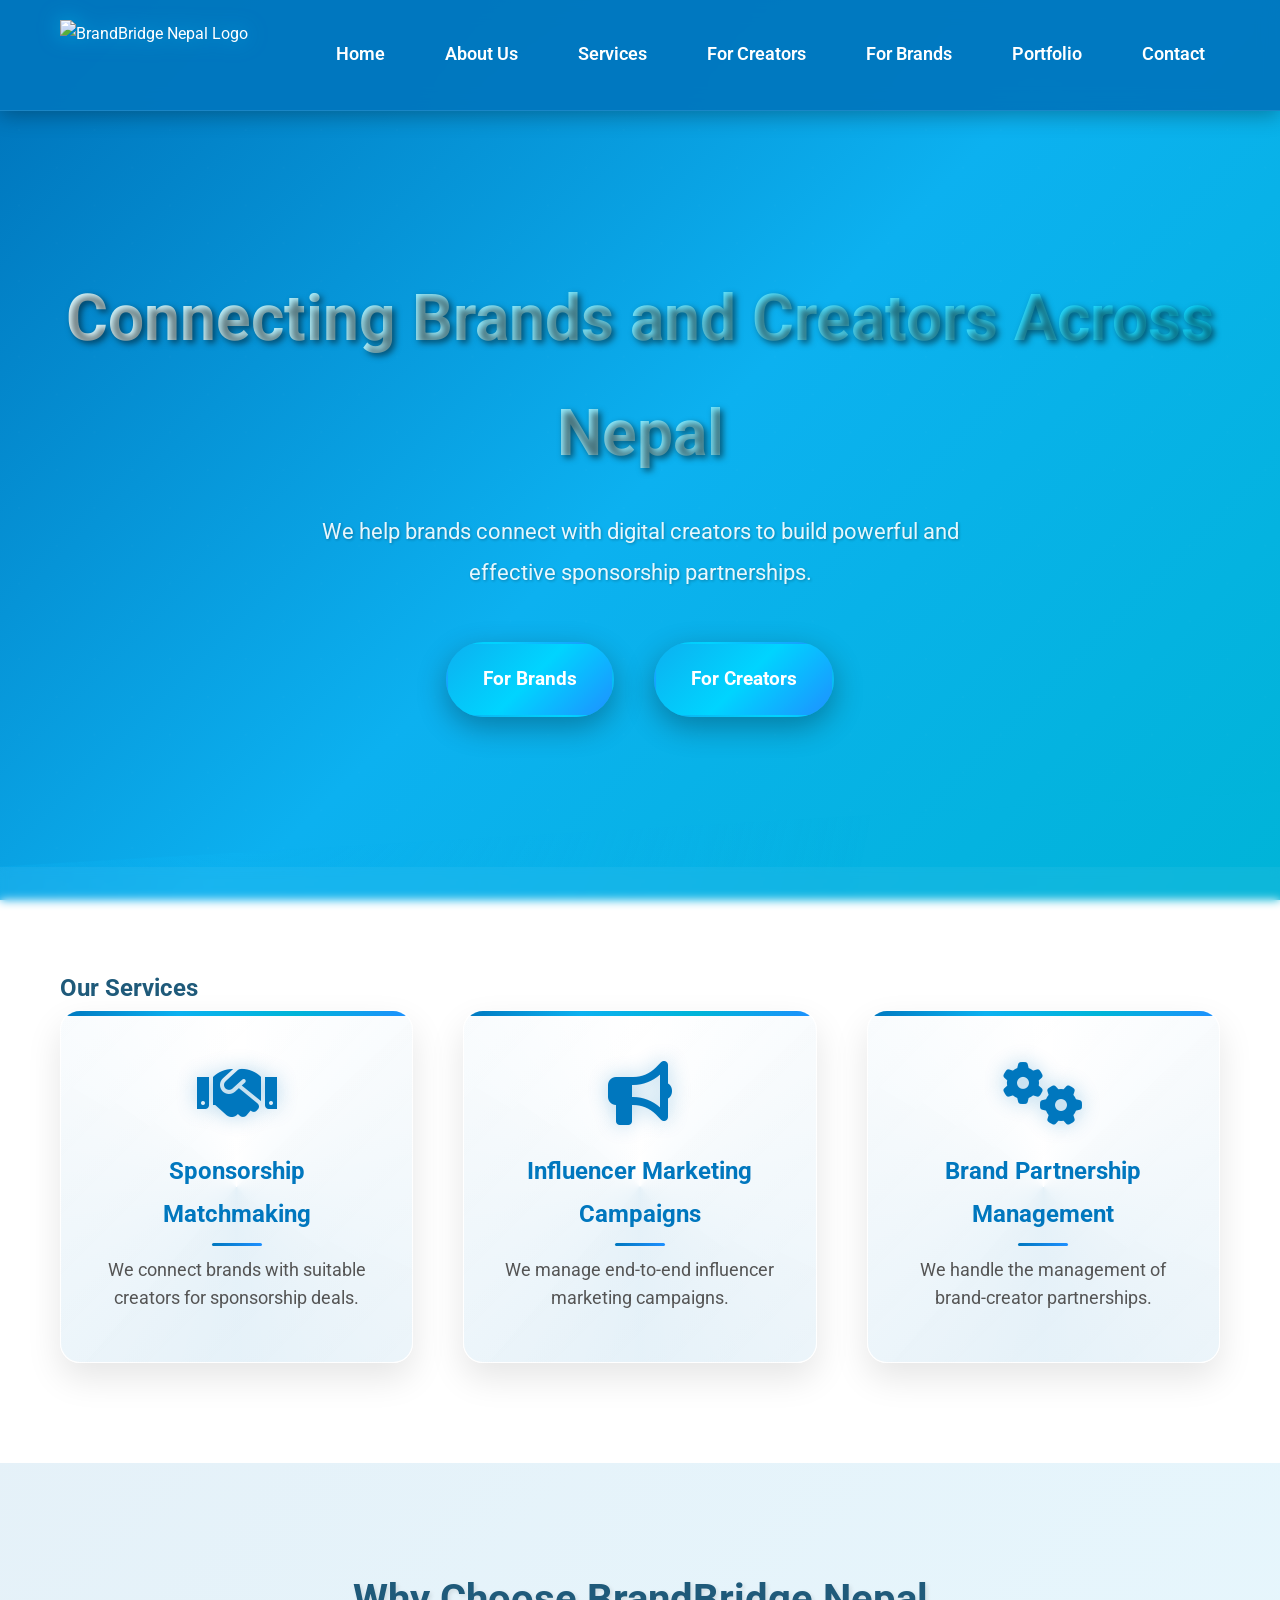
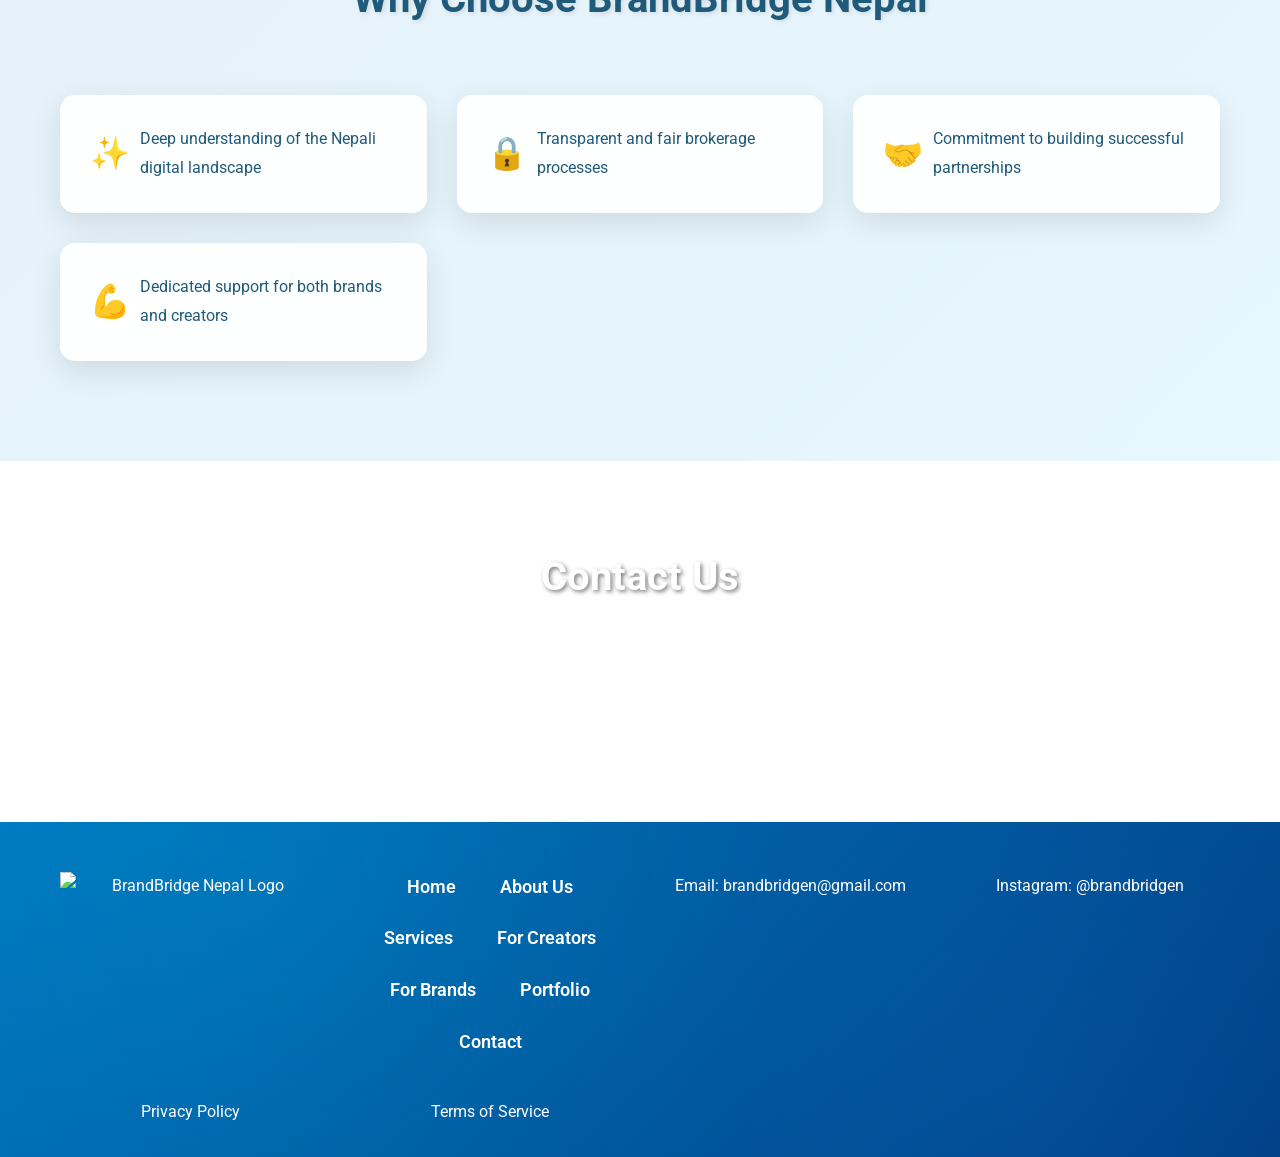
==== commit 4a226c00: "Change logo image format from PNG to JPG" ====
--- a/index.html
+++ b/index.html
@@ -11,7 +11,7 @@
 <body>
     <header>
         <div class="container">
-            <img src="images/logo.png" alt="BrandBridge Nepal Logo" class="logo">
+            <img src="images/logo.jpg" alt="BrandBridge Nepal Logo" class="logo">
             <nav>
                 <div class="menu-toggle">
                     <span></span>
@@ -104,4 +104,4 @@
     </footer>
 <script src="js/script.js"></script>
 </body>
-</html>+</html>
--- a/css/styles.css
+++ b/css/styles.css
@@ -8,8 +8,8 @@
 body {
     font-family: 'Roboto', sans-serif;
     line-height: 1.8;
-    color: #2c3e50;
-    background: linear-gradient(135deg, #667eea 0%, #764ba2 100%);
+    color: #1f5a7a;
+    background: linear-gradient(135deg, #0077BE 0%, #0CB1F0 50%, #00B4D8 100%);
     background-attachment: fixed;
     min-height: 100vh;
     overflow-x: hidden;
@@ -23,9 +23,9 @@
     width: 100%;
     height: 100%;
     background: 
-        radial-gradient(circle at 20% 80%, rgba(120, 119, 198, 0.3) 0%, transparent 50%),
-        radial-gradient(circle at 80% 20%, rgba(255, 119, 198, 0.3) 0%, transparent 50%),
-        radial-gradient(circle at 40% 40%, rgba(120, 219, 226, 0.3) 0%, transparent 50%);
+        radial-gradient(circle at 20% 80%, rgba(12, 177, 240, 0.3) 0%, transparent 50%),
+        radial-gradient(circle at 80% 20%, rgba(0, 212, 255, 0.2) 0%, transparent 50%),
+        radial-gradient(circle at 40% 40%, rgba(30, 144, 255, 0.2) 0%, transparent 50%);
     z-index: -1;
 }
 
@@ -37,7 +37,7 @@
 
 /* Header */
 header {
-    background: rgba(0, 51, 102, 0.95);
+    background: rgba(0, 119, 190, 0.95);
     backdrop-filter: blur(10px);
     color: #ffffff;
     padding: 20px 0;
@@ -57,7 +57,7 @@
 .logo {
     height: 70px;
     transition: all 0.3s ease;
-    filter: drop-shadow(0 0 10px rgba(255, 215, 0, 0.5));
+    filter: drop-shadow(0 0 10px rgba(0, 212, 255, 0.5));
 }
 
 .logo:hover {
@@ -83,7 +83,7 @@
 }
 
 nav a:hover {
-    color: #ffd700;
+    color: #00D4FF;
     background: rgba(255, 255, 255, 0.1);
     transform: translateY(-2px);
     box-shadow: 0 5px 15px rgba(0, 0, 0, 0.2);
@@ -96,7 +96,7 @@
     height: 3px;
     bottom: 0;
     left: 50%;
-    background: linear-gradient(90deg, #ffd700, #ff6b6b);
+    background: linear-gradient(90deg, #00D4FF, #1E90FF);
     transition: all 0.3s ease;
     border-radius: 2px;
 }
@@ -165,7 +165,7 @@
 }
 
 .hero {
-    background: linear-gradient(135deg, #667eea 0%, #764ba2 50%, #f093fb 100%);
+    background: linear-gradient(135deg, #0077BE 0%, #0CB1F0 50%, #00B4D8 100%);
     color: #fff;
     text-align: center;
     padding: 150px 0;
@@ -201,7 +201,7 @@
     font-size: 4em;
     margin-bottom: 20px;
     text-shadow: 3px 3px 6px rgba(0, 0, 0, 0.5);
-    background: linear-gradient(45deg, #fff, #ffd700);
+    background: linear-gradient(45deg, #fff, #00D4FF);
     -webkit-background-clip: text;
     -webkit-text-fill-color: transparent;
     background-clip: text;
@@ -209,8 +209,8 @@
 }
 
 @keyframes textGlow {
-    from { filter: drop-shadow(0 0 10px rgba(255, 215, 0, 0.5)); }
-    to { filter: drop-shadow(0 0 20px rgba(255, 215, 0, 1)); }
+    from { filter: drop-shadow(0 0 10px rgba(0, 212, 255, 0.5)); }
+    to { filter: drop-shadow(0 0 20px rgba(0, 212, 255, 1)); }
 }
 
 .hero p {
@@ -231,8 +231,8 @@
 }
 
 .btn {
-    background: linear-gradient(135deg, #ffd700 0%, #ffed4e 50%, #ffd700 100%);
-    color: #003366;
+    background: linear-gradient(135deg, #0CB1F0 0%, #00D4FF 50%, #1E90FF 100%);
+    color: #ffffff;
     padding: 18px 35px;
     text-decoration: none;
     border-radius: 50px;
@@ -263,7 +263,7 @@
 .btn:hover {
     transform: translateY(-5px) scale(1.05);
     box-shadow: 0 20px 40px rgba(0, 0, 0, 0.4);
-    background: linear-gradient(135deg, #ffed4e 0%, #ffd700 50%, #ffed4e 100%);
+    background: linear-gradient(135deg, #1E90FF 0%, #00D4FF 50%, #0CB1F0 100%);
 }
 
 .btn:active {
@@ -297,7 +297,7 @@
     left: 0;
     right: 0;
     height: 5px;
-    background: linear-gradient(90deg, #003366, #005580, #007bff, #0099cc);
+    background: linear-gradient(90deg, #0077BE, #0CB1F0, #00B4D8, #1E90FF);
     border-radius: 20px 20px 0 0;
 }
 
@@ -308,7 +308,7 @@
     left: -50%;
     width: 200%;
     height: 200%;
-    background: conic-gradient(from 0deg, transparent, rgba(0, 51, 102, 0.1), transparent);
+    background: conic-gradient(from 0deg, transparent, rgba(0, 119, 190, 0.1), transparent);
     animation: rotate 10s linear infinite;
     z-index: -1;
 }
@@ -325,9 +325,9 @@
 
 .service i {
     font-size: 4em;
-    color: #003366;
+    color: #0077BE;
     margin-bottom: 25px;
-    text-shadow: 0 0 20px rgba(0, 51, 102, 0.3);
+    text-shadow: 0 0 20px rgba(0, 119, 190, 0.3);
     animation: iconPulse 3s ease-in-out infinite;
 }
 
@@ -338,7 +338,7 @@
 
 .service h3 {
     margin-bottom: 20px;
-    color: #003366;
+    color: #0077BE;
     font-size: 1.5em;
     position: relative;
 }
@@ -351,7 +351,7 @@
     transform: translateX(-50%);
     width: 50px;
     height: 3px;
-    background: linear-gradient(90deg, #003366, #007bff);
+    background: linear-gradient(90deg, #0077BE, #1E90FF);
     border-radius: 2px;
 }
 
@@ -363,16 +363,16 @@
 
 /* Why choose */
 .why-choose {
-    background: linear-gradient(135deg, rgba(0, 51, 102, 0.1) 0%, rgba(0, 85, 128, 0.1) 100%);
+    background: linear-gradient(135deg, rgba(0, 119, 190, 0.1) 0%, rgba(12, 177, 240, 0.1) 100%);
     padding: 100px 0;
 }
 
 .why-choose h2 {
     text-align: center;
     margin-bottom: 60px;
-    color: #fff;
+    color: #1f5a7a;
     font-size: 2.5em;
-    text-shadow: 2px 2px 4px rgba(0, 0, 0, 0.5);
+    text-shadow: 2px 2px 4px rgba(0, 0, 0, 0.1);
 }
 
 .why-choose ul {
@@ -405,7 +405,7 @@
     left: 30px;
     top: 30px;
     font-size: 2em;
-    color: #ffd700;
+    color: #0077BE;
 }
 
 .why-choose li:nth-child(2)::before { content: '🔒'; }
@@ -414,7 +414,7 @@
 
 /* Contact preview */
 .contact-preview {
-    background: linear-gradient(135deg, #003366 0%, #002244 100%);
+    background: linear-gradient(135deg, #0077BE 0%, #003d82 100%);
     color: #fff;
     text-align: center;
     padding: 80px 0;
@@ -450,7 +450,7 @@
 
 /* Footer */
 footer {
-    background: linear-gradient(135deg, #003366 0%, #002244 100%);
+    background: linear-gradient(135deg, #0077BE 0%, #003d82 100%);
     color: #ffffff;
     padding: 50px 0 30px;
     text-align: center;
@@ -466,8 +466,8 @@
     right: 0;
     bottom: 0;
     background: 
-        radial-gradient(circle at 20% 20%, rgba(255, 215, 0, 0.1) 0%, transparent 50%),
-        radial-gradient(circle at 80% 80%, rgba(0, 123, 255, 0.1) 0%, transparent 50%);
+        radial-gradient(circle at 20% 20%, rgba(0, 212, 255, 0.1) 0%, transparent 50%),
+        radial-gradient(circle at 80% 80%, rgba(30, 144, 255, 0.1) 0%, transparent 50%);
 }
 
 footer .container {
@@ -500,7 +500,7 @@
 }
 
 footer a:hover {
-    color: #ffd700;
+    color: #00D4FF;
     background: rgba(255, 255, 255, 0.1);
     transform: translateY(-2px);
 }
@@ -595,6 +595,429 @@
     z-index: 1;
 }
 
+/* About Section Enhancements */
+.about-hero {
+    background: linear-gradient(135deg, #0077BE 0%, #0CB1F0 50%, #00B4D8 100%);
+    color: #fff;
+    text-align: center;
+    padding: 120px 0;
+    position: relative;
+    overflow: hidden;
+    clip-path: polygon(0 0, 100% 0, 100% 85%, 0 100%);
+}
+
+.about-hero::before {
+    content: '';
+    position: absolute;
+    top: 0;
+    left: 0;
+    right: 0;
+    bottom: 0;
+    background: 
+        url('data:image/svg+xml,<svg xmlns="http://www.w3.org/2000/svg" viewBox="0 0 1000 1000"><defs><pattern id="aboutGrain" width="100" height="100" patternUnits="userSpaceOnUse"><circle cx="25" cy="25" r="1" fill="rgba(255,255,255,0.1)"/><circle cx="75" cy="75" r="1" fill="rgba(255,255,255,0.1)"/></pattern></defs><rect width="100%" height="100%" fill="url(%23aboutGrain)"/></svg>') repeat;
+    opacity: 0.3;
+    animation: grainMove 25s linear infinite;
+}
+
+.about-hero .container {
+    position: relative;
+    z-index: 1;
+}
+
+.about-hero h1 {
+    font-size: 3.5em;
+    margin-bottom: 20px;
+    text-shadow: 3px 3px 6px rgba(0, 0, 0, 0.5);
+    background: linear-gradient(45deg, #fff, #00D4FF);
+    -webkit-background-clip: text;
+    -webkit-text-fill-color: transparent;
+    background-clip: text;
+    animation: textGlow 3s ease-in-out infinite alternate;
+}
+
+.about-hero p {
+    font-size: 1.3em;
+    margin-bottom: 40px;
+    max-width: 600px;
+    margin-left: auto;
+    margin-right: auto;
+    opacity: 0.9;
+    text-shadow: 1px 1px 3px rgba(0, 0, 0, 0.3);
+}
+
+.stats-grid {
+    display: grid;
+    grid-template-columns: repeat(auto-fit, minmax(200px, 1fr));
+    gap: 40px;
+    margin-top: 60px;
+}
+
+.stat-item {
+    background: rgba(255, 255, 255, 0.1);
+    backdrop-filter: blur(10px);
+    padding: 30px 20px;
+    border-radius: 15px;
+    border: 1px solid rgba(255, 255, 255, 0.2);
+    transition: all 0.3s ease;
+}
+
+.stat-item:hover {
+    transform: translateY(-10px);
+    background: rgba(255, 255, 255, 0.15);
+}
+
+.stat-number {
+    font-size: 2.2em;
+    font-weight: 600;
+    color: #00D4FF;
+    margin-bottom: 10px;
+    text-shadow: 2px 2px 4px rgba(0, 0, 0, 0.3);
+    text-transform: uppercase;
+    letter-spacing: 1px;
+}
+
+.stat-label {
+    font-size: 1.1em;
+    color: #fff;
+    opacity: 0.9;
+}
+
+/* Mission & Vision */
+.mission-vision {
+    padding: 100px 0;
+    background: rgba(255, 255, 255, 0.05);
+    backdrop-filter: blur(5px);
+}
+
+.mission-vision .container {
+    display: grid;
+    grid-template-columns: repeat(auto-fit, minmax(400px, 1fr));
+    gap: 60px;
+    align-items: center;
+}
+
+.mission-card, .vision-card {
+    background: linear-gradient(135deg, rgba(255, 255, 255, 0.95) 0%, rgba(255, 255, 255, 0.9) 100%);
+    backdrop-filter: blur(10px);
+    padding: 50px 40px;
+    border-radius: 20px;
+    box-shadow: 0 20px 40px rgba(0, 0, 0, 0.1);
+    border: 1px solid rgba(255, 255, 255, 0.2);
+    position: relative;
+    overflow: hidden;
+}
+
+.mission-card::before, .vision-card::before {
+    content: '';
+    position: absolute;
+    top: 0;
+    left: 0;
+    right: 0;
+    height: 5px;
+    background: linear-gradient(90deg, #0077BE, #00D4FF);
+    border-radius: 20px 20px 0 0;
+}
+
+.mission-card i, .vision-card i {
+    font-size: 3em;
+    color: #0077BE;
+    margin-bottom: 25px;
+    text-shadow: 0 0 20px rgba(0, 119, 190, 0.3);
+}
+
+.mission-card h3, .vision-card h3 {
+    color: #0077BE;
+    margin-bottom: 20px;
+    font-size: 1.8em;
+}
+
+.mission-card p, .vision-card p {
+    color: #555;
+    line-height: 1.7;
+    font-size: 1.1em;
+}
+
+/* Team Section */
+.team-section {
+    padding: 100px 0;
+    background: linear-gradient(135deg, rgba(0, 119, 190, 0.05) 0%, rgba(12, 177, 240, 0.05) 100%);
+}
+
+.team-section h2 {
+    text-align: center;
+    margin-bottom: 60px;
+    color: #0077BE;
+    font-size: 2.5em;
+    position: relative;
+}
+
+.team-section h2::after {
+    content: '';
+    position: absolute;
+    bottom: -15px;
+    left: 50%;
+    transform: translateX(-50%);
+    width: 100px;
+    height: 4px;
+    background: linear-gradient(90deg, #0077BE, #1E90FF);
+    border-radius: 2px;
+}
+
+.team-grid {
+    display: grid;
+    grid-template-columns: repeat(auto-fit, minmax(300px, 1fr));
+    gap: 40px;
+}
+
+.team-member {
+    background: linear-gradient(135deg, rgba(255, 255, 255, 0.95) 0%, rgba(255, 255, 255, 0.9) 100%);
+    backdrop-filter: blur(10px);
+    padding: 40px 30px;
+    text-align: center;
+    border-radius: 20px;
+    box-shadow: 0 15px 35px rgba(0, 0, 0, 0.1);
+    transition: all 0.4s ease;
+    border: 1px solid rgba(255, 255, 255, 0.2);
+    position: relative;
+    overflow: hidden;
+}
+
+.team-member::before {
+    content: '';
+    position: absolute;
+    top: -50%;
+    left: -50%;
+    width: 200%;
+    height: 200%;
+    background: conic-gradient(from 0deg, transparent, rgba(74, 14, 78, 0.05), transparent);
+    animation: rotate 15s linear infinite;
+}
+
+.team-member:hover {
+    transform: translateY(-15px);
+    box-shadow: 0 25px 50px rgba(0, 0, 0, 0.2);
+}
+
+.team-avatar {
+    width: 120px;
+    height: 120px;
+    background: linear-gradient(135deg, #0077BE, #00D4FF);
+    border-radius: 50%;
+    margin: 0 auto 25px;
+    display: flex;
+    align-items: center;
+    justify-content: center;
+    font-size: 3em;
+    color: #fff;
+    box-shadow: 0 10px 30px rgba(0, 119, 190, 0.3);
+}
+
+.team-member h4 {
+    color: #0077BE;
+    margin-bottom: 10px;
+    font-size: 1.4em;
+}
+
+.team-role {
+    color: #0CB1F0;
+    font-weight: 600;
+    margin-bottom: 15px;
+    font-size: 1em;
+}
+
+.team-member p {
+    color: #666;
+    line-height: 1.6;
+}
+
+/* Process Section */
+.process-section {
+    padding: 100px 0;
+    background: rgba(255, 255, 255, 0.05);
+    backdrop-filter: blur(5px);
+}
+
+.process-section h2 {
+    text-align: center;
+    margin-bottom: 60px;
+    color: #0077BE;
+    font-size: 2.5em;
+    position: relative;
+}
+
+.process-section h2::after {
+    content: '';
+    position: absolute;
+    bottom: -15px;
+    left: 50%;
+    transform: translateX(-50%);
+    width: 100px;
+    height: 4px;
+    background: linear-gradient(90deg, #0077BE, #1E90FF);
+    border-radius: 2px;
+}
+
+.process-timeline {
+    display: grid;
+    grid-template-columns: repeat(auto-fit, minmax(250px, 1fr));
+    gap: 40px;
+    position: relative;
+}
+
+.process-timeline::before {
+    content: '';
+    position: absolute;
+    top: 50%;
+    left: 0;
+    right: 0;
+    height: 2px;
+    background: linear-gradient(90deg, #0077BE, #1E90FF);
+    z-index: 1;
+}
+
+.process-step {
+    background: linear-gradient(135deg, rgba(255, 255, 255, 0.95) 0%, rgba(255, 255, 255, 0.9) 100%);
+    backdrop-filter: blur(10px);
+    padding: 40px 30px;
+    text-align: center;
+    border-radius: 20px;
+    box-shadow: 0 15px 35px rgba(0, 0, 0, 0.1);
+    position: relative;
+    z-index: 2;
+    border: 1px solid rgba(255, 255, 255, 0.2);
+}
+
+.process-step::before {
+    content: '';
+    position: absolute;
+    top: -15px;
+    left: 50%;
+    transform: translateX(-50%);
+    width: 30px;
+    height: 30px;
+    background: linear-gradient(135deg, #0077BE, #00D4FF);
+    border-radius: 50%;
+    border: 3px solid #fff;
+    box-shadow: 0 5px 15px rgba(0, 119, 190, 0.3);
+    z-index: 3;
+}
+
+.process-number {
+    position: absolute;
+    top: -10px;
+    left: 50%;
+    transform: translateX(-50%);
+    width: 25px;
+    height: 25px;
+    background: #fff;
+    border-radius: 50%;
+    display: flex;
+    align-items: center;
+    justify-content: center;
+    font-weight: 700;
+    color: #0077BE;
+    font-size: 0.9em;
+    z-index: 4;
+}
+
+.process-step i {
+    font-size: 2.5em;
+    color: #0077BE;
+    margin-bottom: 20px;
+    text-shadow: 0 0 15px rgba(0, 119, 190, 0.2);
+}
+
+.process-step h4 {
+    color: #0077BE;
+    margin-bottom: 15px;
+    font-size: 1.3em;
+}
+
+.process-step p {
+    color: #666;
+    line-height: 1.6;
+}
+
+/* Values Section */
+.values-section {
+    padding: 100px 0;
+    background: linear-gradient(135deg, rgba(0, 119, 190, 0.05) 0%, rgba(12, 177, 240, 0.05) 100%);
+}
+
+.values-section h2 {
+    text-align: center;
+    margin-bottom: 60px;
+    color: #0077BE;
+    font-size: 2.5em;
+    position: relative;
+}
+
+.values-section h2::after {
+    content: '';
+    position: absolute;
+    bottom: -15px;
+    left: 50%;
+    transform: translateX(-50%);
+    width: 100px;
+    height: 4px;
+    background: linear-gradient(90deg, #0077BE, #1E90FF);
+    border-radius: 2px;
+}
+
+.values-grid {
+    display: grid;
+    grid-template-columns: repeat(auto-fit, minmax(280px, 1fr));
+    gap: 40px;
+}
+
+.value-item {
+    background: linear-gradient(135deg, rgba(255, 255, 255, 0.95) 0%, rgba(255, 255, 255, 0.9) 100%);
+    backdrop-filter: blur(10px);
+    padding: 40px 30px;
+    text-align: center;
+    border-radius: 20px;
+    box-shadow: 0 15px 35px rgba(0, 0, 0, 0.1);
+    transition: all 0.4s ease;
+    border: 1px solid rgba(255, 255, 255, 0.2);
+    position: relative;
+    overflow: hidden;
+}
+
+.value-item::before {
+    content: '';
+    position: absolute;
+    top: 0;
+    left: 0;
+    right: 0;
+    height: 5px;
+    background: linear-gradient(90deg, #0077BE, #1E90FF);
+    border-radius: 20px 20px 0 0;
+}
+
+.value-item:hover {
+    transform: translateY(-10px);
+    box-shadow: 0 25px 50px rgba(0, 0, 0, 0.2);
+}
+
+.value-item i {
+    font-size: 3em;
+    color: #0077BE;
+    margin-bottom: 25px;
+    text-shadow: 0 0 20px rgba(0, 119, 190, 0.3);
+    animation: iconPulse 4s ease-in-out infinite;
+}
+
+.value-item h4 {
+    color: #0077BE;
+    margin-bottom: 15px;
+    font-size: 1.4em;
+}
+
+.value-item p {
+    color: #666;
+    line-height: 1.6;
+}
+
 /* Responsive */
 @media (max-width: 768px) {
     .menu-toggle {
@@ -606,7 +1029,7 @@
         top: 100%;
         left: 0;
         right: 0;
-        background: rgba(0, 51, 102, 0.95);
+        background: rgba(0, 119, 190, 0.95);
         backdrop-filter: blur(10px);
         flex-direction: column;
         gap: 0;
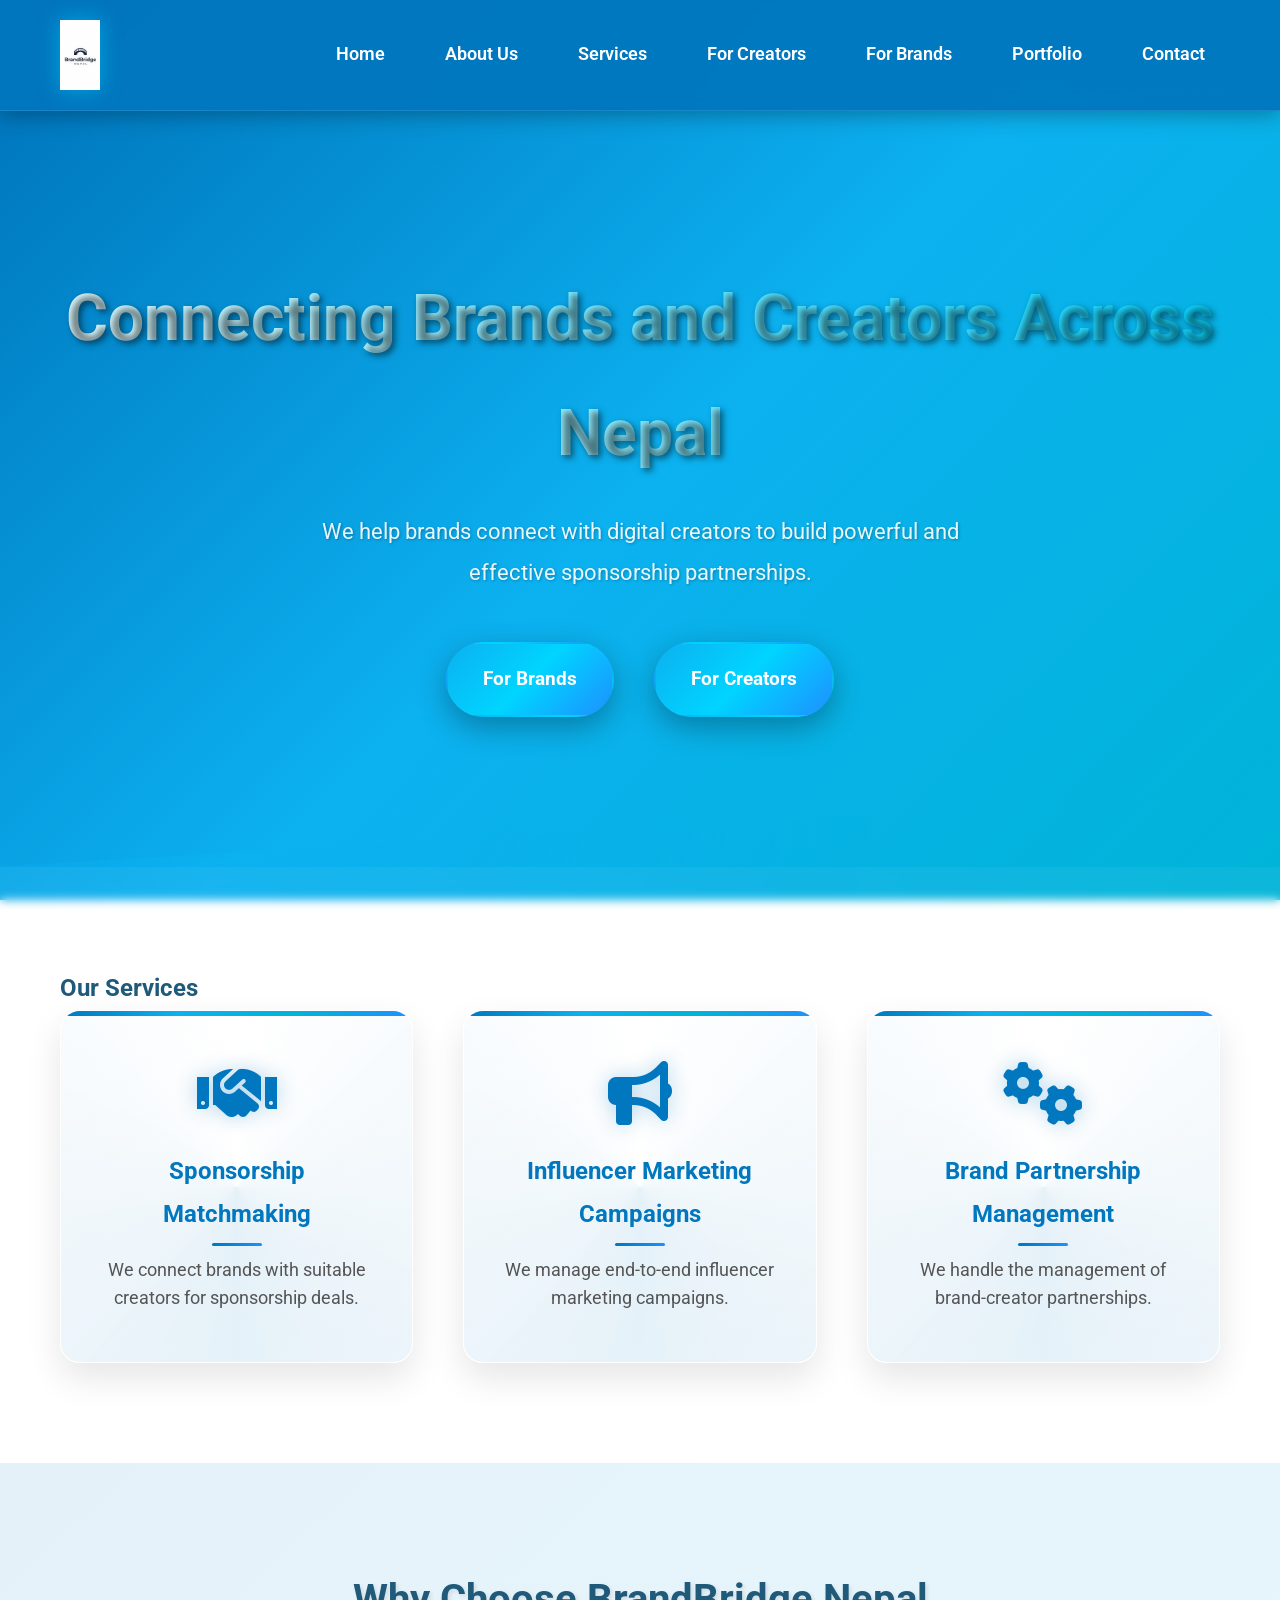
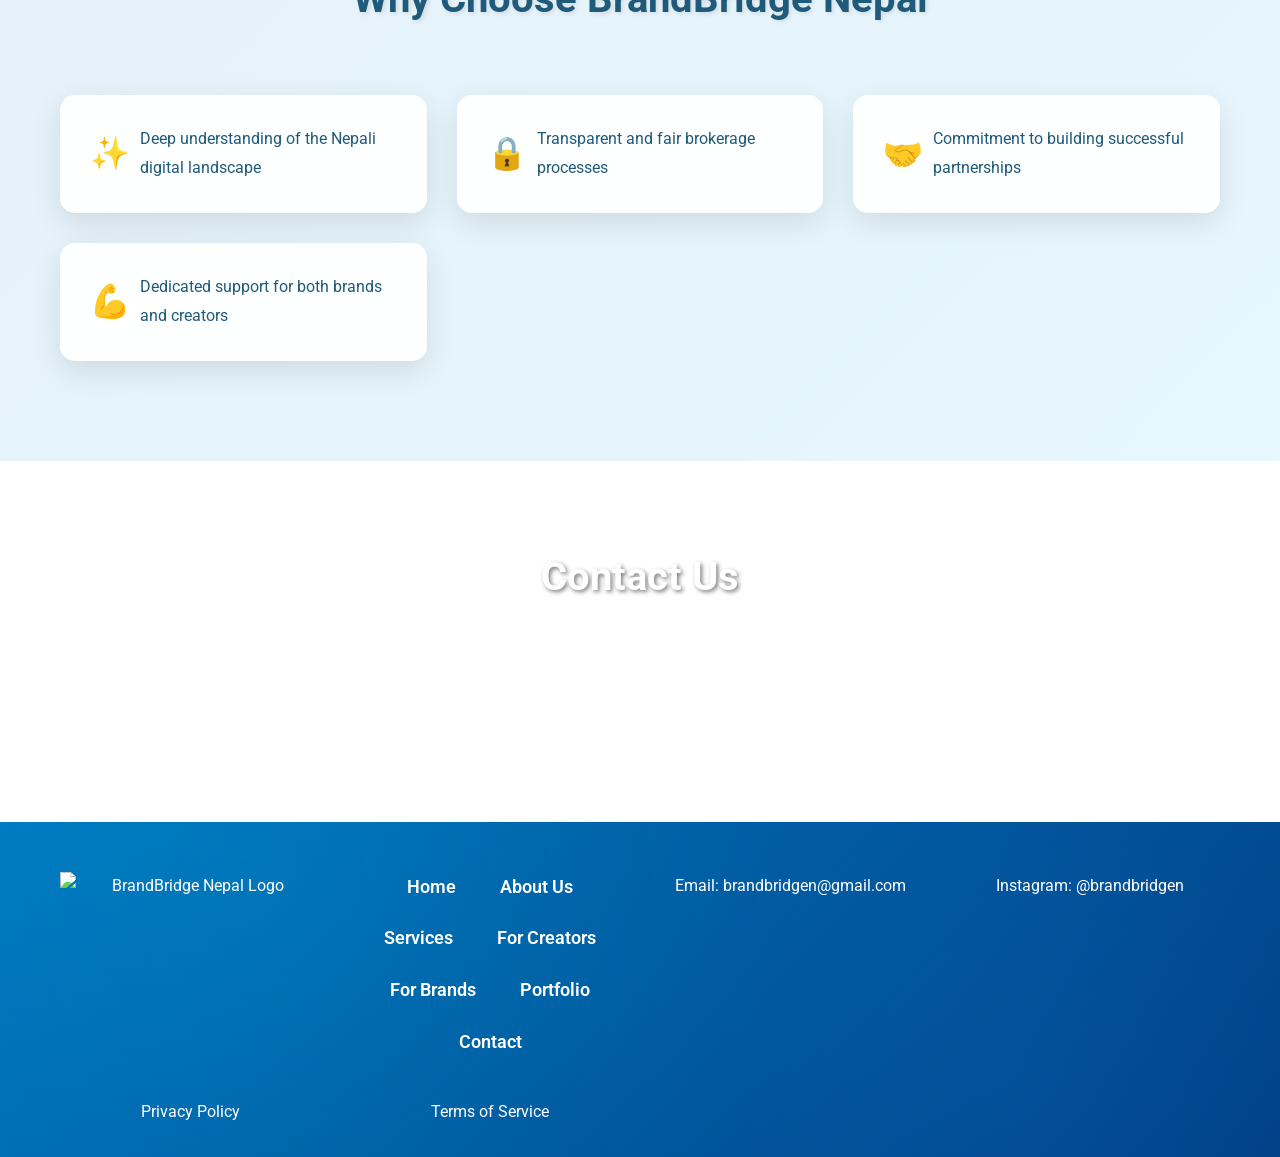
==== commit 6c0c86d9: "Change logo image format from .jpg to .jpeg" ====
--- a/index.html
+++ b/index.html
@@ -11,7 +11,7 @@
 <body>
     <header>
         <div class="container">
-            <img src="images/logo.jpg" alt="BrandBridge Nepal Logo" class="logo">
+            <img src="images/logo.jpeg" alt="BrandBridge Nepal Logo" class="logo">
             <nav>
                 <div class="menu-toggle">
                     <span></span>
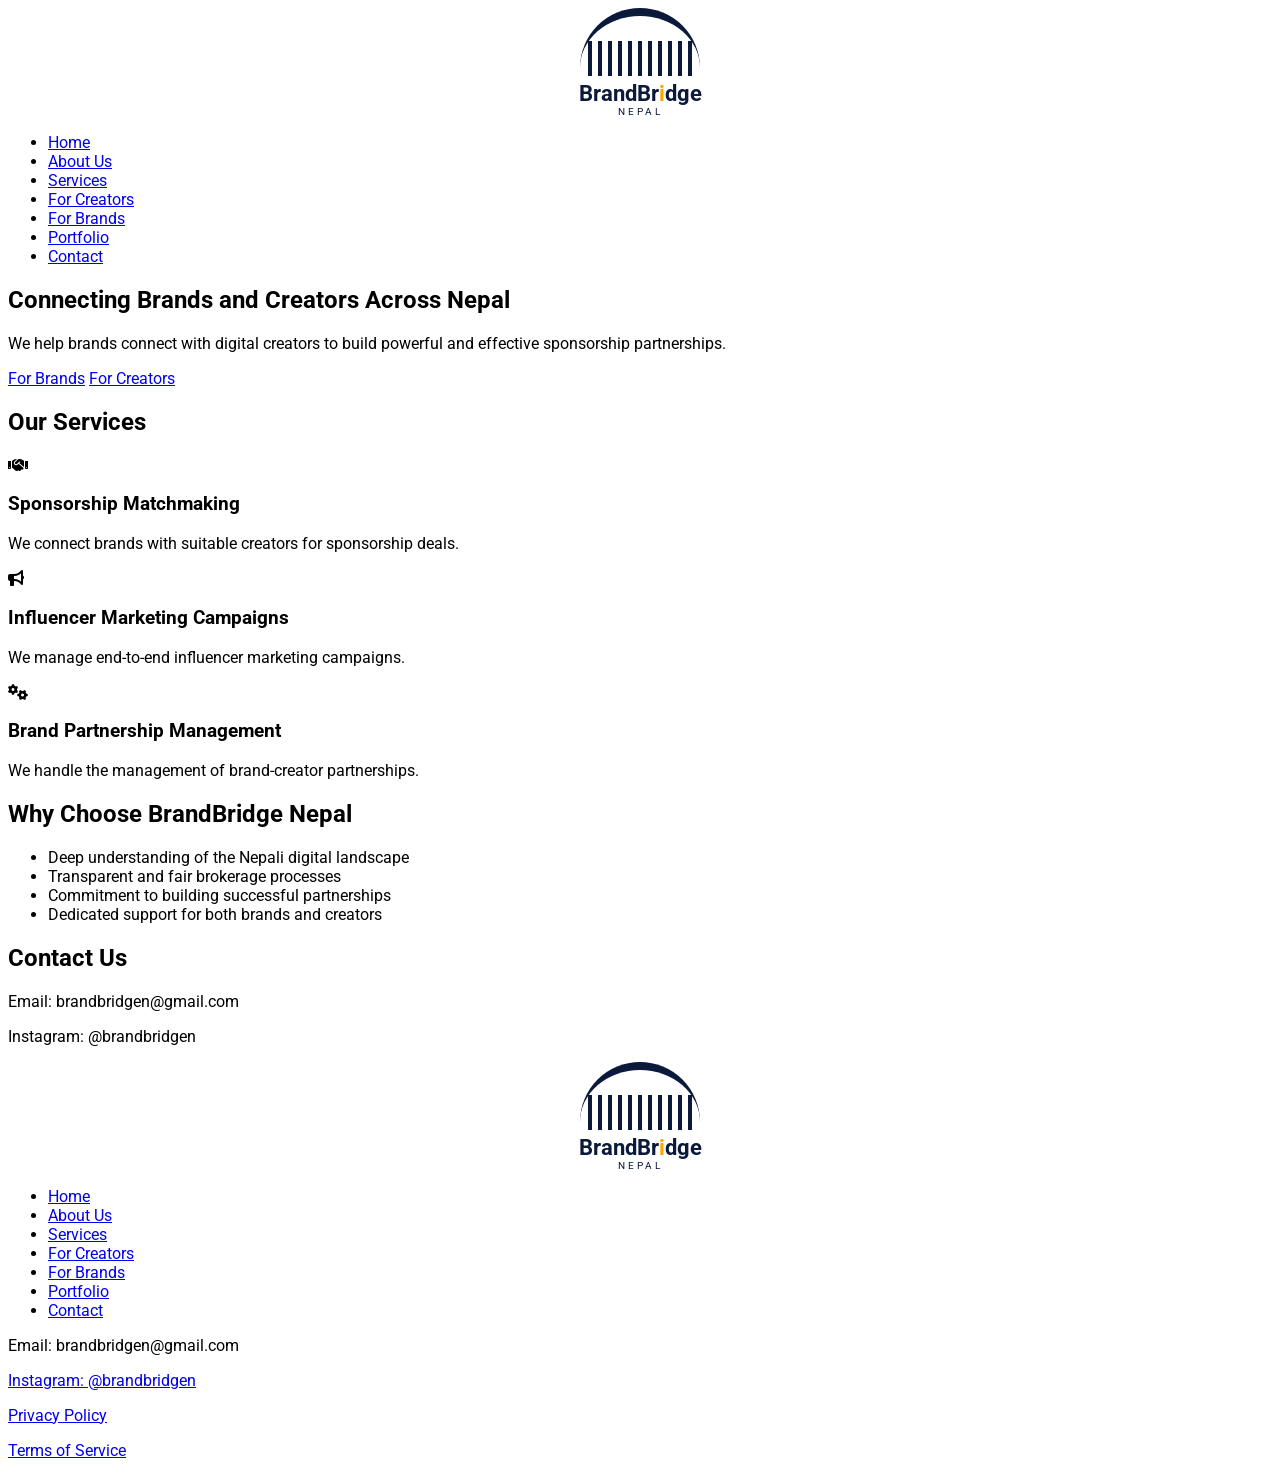
==== commit 11588b78: "Update index.html" ====
--- a/index.html
+++ b/index.html
@@ -4,104 +4,221 @@
     <meta charset="UTF-8">
     <meta name="viewport" content="width=device-width, initial-scale=1.0">
     <title>BrandBridge Nepal - Connecting Brands and Creators</title>
-    <link rel="stylesheet" href="css/styles.css">
+
     <link href="https://fonts.googleapis.com/css2?family=Roboto:wght@300;400;500;700&display=swap" rel="stylesheet">
     <link rel="stylesheet" href="https://cdnjs.cloudflare.com/ajax/libs/font-awesome/6.0.0/css/all.min.css">
+
+    <style>
+    body {
+        font-family: 'Roboto', sans-serif;
+    }
+
+    /* LOGO */
+    .logo {
+        text-align: center;
+    }
+
+    .bridge {
+        width: 120px;
+        height: 60px;
+        border-top: 8px solid #0b1a3a;
+        border-radius: 60px 60px 0 0;
+        margin: 0 auto 5px;
+        position: relative;
+        transform: scaleX(0);
+        transform-origin: center;
+        animation: drawBridge 1s ease forwards;
+    }
+
+    .bridge::before {
+        content: "";
+        position: absolute;
+        bottom: 0;
+        left: 8px;
+        right: 8px;
+        height: 35px;
+        background: repeating-linear-gradient(
+            to right,
+            #0b1a3a 0px,
+            #0b1a3a 4px,
+            transparent 4px,
+            transparent 10px
+        );
+        opacity: 0;
+        animation: showBars 1s ease forwards;
+        animation-delay: 0.8s;
+    }
+
+    .brand {
+        font-size: 22px;
+        font-weight: bold;
+        color: #0b1a3a;
+        opacity: 0;
+        transform: translateY(10px);
+        animation: textFade 1s ease forwards;
+        animation-delay: 1.2s;
+    }
+
+    .brand span {
+        color: orange;
+        display: inline-block;
+        animation: bounceDot 0.6s ease infinite alternate;
+        animation-delay: 2s;
+    }
+
+    .nepal {
+        letter-spacing: 3px;
+        font-size: 10px;
+        color: #0b1a3a;
+        opacity: 0;
+        animation: fadeIn 1s ease forwards;
+        animation-delay: 1.6s;
+    }
+
+    @keyframes drawBridge {
+        to { transform: scaleX(1); }
+    }
+
+    @keyframes showBars {
+        to { opacity: 1; }
+    }
+
+    @keyframes textFade {
+        to {
+            opacity: 1;
+            transform: translateY(0);
+        }
+    }
+
+    @keyframes fadeIn {
+        to { opacity: 1; }
+    }
+
+    @keyframes bounceDot {
+        from { transform: translateY(0); }
+        to { transform: translateY(-4px); }
+    }
+    </style>
+
 </head>
+
 <body>
-    <header>
-        <div class="container">
-            <img src="images/logo.jpeg" alt="BrandBridge Nepal Logo" class="logo">
-            <nav>
-                <div class="menu-toggle">
-                    <span></span>
-                    <span></span>
-                    <span></span>
+
+<header>
+    <div class="container">
+
+        <!-- Animated Logo -->
+        <div class="logo">
+            <div class="bridge"></div>
+            <div class="brand">BrandBr<span>i</span>dge</div>
+            <div class="nepal">NEPAL</div>
+        </div>
+
+        <nav>
+            <div class="menu-toggle">
+                <span></span>
+                <span></span>
+                <span></span>
+            </div>
+            <ul>
+                <li><a href="index.html">Home</a></li>
+                <li><a href="about.html">About Us</a></li>
+                <li><a href="services.html">Services</a></li>
+                <li><a href="for-creators.html">For Creators</a></li>
+                <li><a href="for-brands.html">For Brands</a></li>
+                <li><a href="portfolio.html">Portfolio</a></li>
+                <li><a href="contact.html">Contact</a></li>
+            </ul>
+        </nav>
+    </div>
+</header>
+
+<main>
+    <section class="hero">
+        <div class="container">
+            <h1>Connecting Brands and Creators Across Nepal</h1>
+            <p>We help brands connect with digital creators to build powerful and effective sponsorship partnerships.</p>
+            <div class="cta-buttons">
+                <a href="for-brands.html" class="btn">For Brands</a>
+                <a href="for-creators.html" class="btn">For Creators</a>
+            </div>
+        </div>
+    </section>
+
+    <section class="services">
+        <div class="container">
+            <h2>Our Services</h2>
+            <div class="service-list">
+                <div class="service">
+                    <i class="fas fa-handshake"></i>
+                    <h3>Sponsorship Matchmaking</h3>
+                    <p>We connect brands with suitable creators for sponsorship deals.</p>
                 </div>
-                <ul>
-                    <li><a href="index.html">Home</a></li>
-                    <li><a href="about.html">About Us</a></li>
-                    <li><a href="services.html">Services</a></li>
-                    <li><a href="for-creators.html">For Creators</a></li>
-                    <li><a href="for-brands.html">For Brands</a></li>
-                    <li><a href="portfolio.html">Portfolio</a></li>
-                    <li><a href="contact.html">Contact</a></li>
-                </ul>
-            </nav>
-        </div>
-    </header>
-    <main>
-        <section class="hero">
-            <div class="container">
-                <h1>Connecting Brands and Creators Across Nepal</h1>
-                <p>We help brands connect with digital creators to build powerful and effective sponsorship partnerships.</p>
-                <div class="cta-buttons">
-                    <a href="for-brands.html" class="btn">For Brands</a>
-                    <a href="for-creators.html" class="btn">For Creators</a>
+                <div class="service">
+                    <i class="fas fa-bullhorn"></i>
+                    <h3>Influencer Marketing Campaigns</h3>
+                    <p>We manage end-to-end influencer marketing campaigns.</p>
+                </div>
+                <div class="service">
+                    <i class="fas fa-cogs"></i>
+                    <h3>Brand Partnership Management</h3>
+                    <p>We handle the management of brand-creator partnerships.</p>
                 </div>
             </div>
-        </section>
-        <section class="services">
-            <div class="container">
-                <h2>Our Services</h2>
-                <div class="service-list">
-                    <div class="service">
-                        <i class="fas fa-handshake"></i>
-                        <h3>Sponsorship Matchmaking</h3>
-                        <p>We connect brands with suitable creators for sponsorship deals.</p>
-                    </div>
-                    <div class="service">
-                        <i class="fas fa-bullhorn"></i>
-                        <h3>Influencer Marketing Campaigns</h3>
-                        <p>We manage end-to-end influencer marketing campaigns.</p>
-                    </div>
-                    <div class="service">
-                        <i class="fas fa-cogs"></i>
-                        <h3>Brand Partnership Management</h3>
-                        <p>We handle the management of brand-creator partnerships.</p>
-                    </div>
-                </div>
-            </div>
-        </section>
-        <section class="why-choose">
-            <div class="container">
-                <h2>Why Choose BrandBridge Nepal</h2>
-                <ul>
-                    <li>Deep understanding of the Nepali digital landscape</li>
-                    <li>Transparent and fair brokerage processes</li>
-                    <li>Commitment to building successful partnerships</li>
-                    <li>Dedicated support for both brands and creators</li>
-                </ul>
-            </div>
-        </section>
-        <section class="contact-preview">
-            <div class="container">
-                <h2>Contact Us</h2>
-                <p>Email: brandbridgen@gmail.com</p>
-                <p>Instagram: @brandbridgen</p>
-            </div>
-        </section>
-    </main>
-    <footer>
-        <div class="container">
-            <img src="images/logo.png" alt="BrandBridge Nepal Logo" class="logo">
-            <nav>
-                <ul>
-                    <li><a href="index.html">Home</a></li>
-                    <li><a href="about.html">About Us</a></li>
-                    <li><a href="services.html">Services</a></li>
-                    <li><a href="for-creators.html">For Creators</a></li>
-                    <li><a href="for-brands.html">For Brands</a></li>
-                    <li><a href="portfolio.html">Portfolio</a></li>
-                    <li><a href="contact.html">Contact</a></li>
-                </ul>
-            </nav>
+        </div>
+    </section>
+
+    <section class="why-choose">
+        <div class="container">
+            <h2>Why Choose BrandBridge Nepal</h2>
+            <ul>
+                <li>Deep understanding of the Nepali digital landscape</li>
+                <li>Transparent and fair brokerage processes</li>
+                <li>Commitment to building successful partnerships</li>
+                <li>Dedicated support for both brands and creators</li>
+            </ul>
+        </div>
+    </section>
+
+    <section class="contact-preview">
+        <div class="container">
+            <h2>Contact Us</h2>
             <p>Email: brandbridgen@gmail.com</p>
-            <p><a href="https://instagram.com/brandbridgen" target="_blank">Instagram: @brandbridgen</a></p>
-            <p><a href="privacy-policy.html">Privacy Policy</a></p>
-            <p><a href="terms-of-service.html">Terms of Service</a></p>
-        </div>
-    </footer>
+            <p>Instagram: @brandbridgen</p>
+        </div>
+    </section>
+</main>
+
+<footer>
+    <div class="container">
+
+        <!-- Animated Logo (Footer) -->
+        <div class="logo">
+            <div class="bridge"></div>
+            <div class="brand">BrandBr<span>i</span>dge</div>
+            <div class="nepal">NEPAL</div>
+        </div>
+
+        <nav>
+            <ul>
+                <li><a href="index.html">Home</a></li>
+                <li><a href="about.html">About Us</a></li>
+                <li><a href="services.html">Services</a></li>
+                <li><a href="for-creators.html">For Creators</a></li>
+                <li><a href="for-brands.html">For Brands</a></li>
+                <li><a href="portfolio.html">Portfolio</a></li>
+                <li><a href="contact.html">Contact</a></li>
+            </ul>
+        </nav>
+
+        <p>Email: brandbridgen@gmail.com</p>
+        <p><a href="https://instagram.com/brandbridgen" target="_blank">Instagram: @brandbridgen</a></p>
+        <p><a href="privacy-policy.html">Privacy Policy</a></p>
+        <p><a href="terms-of-service.html">Terms of Service</a></p>
+    </div>
+</footer>
+
 <script src="js/script.js"></script>
+
 </body>
 </html>
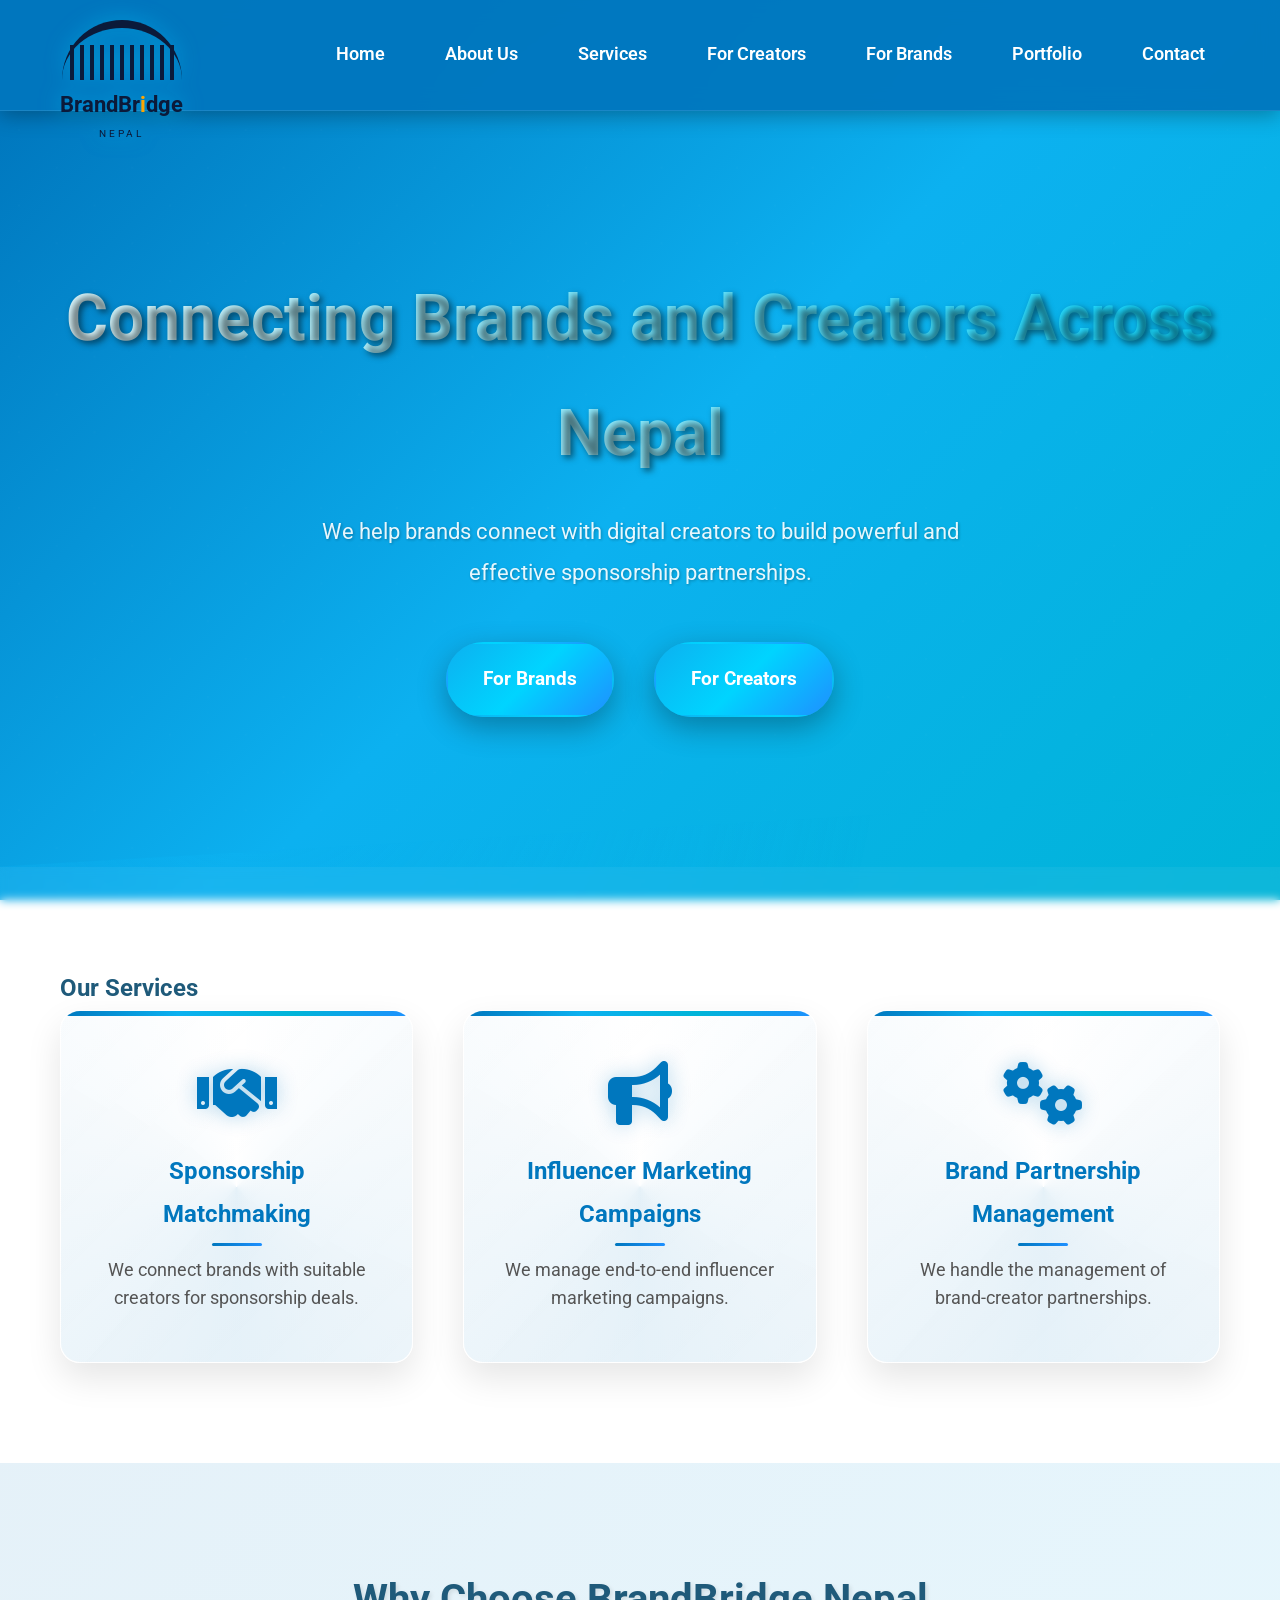
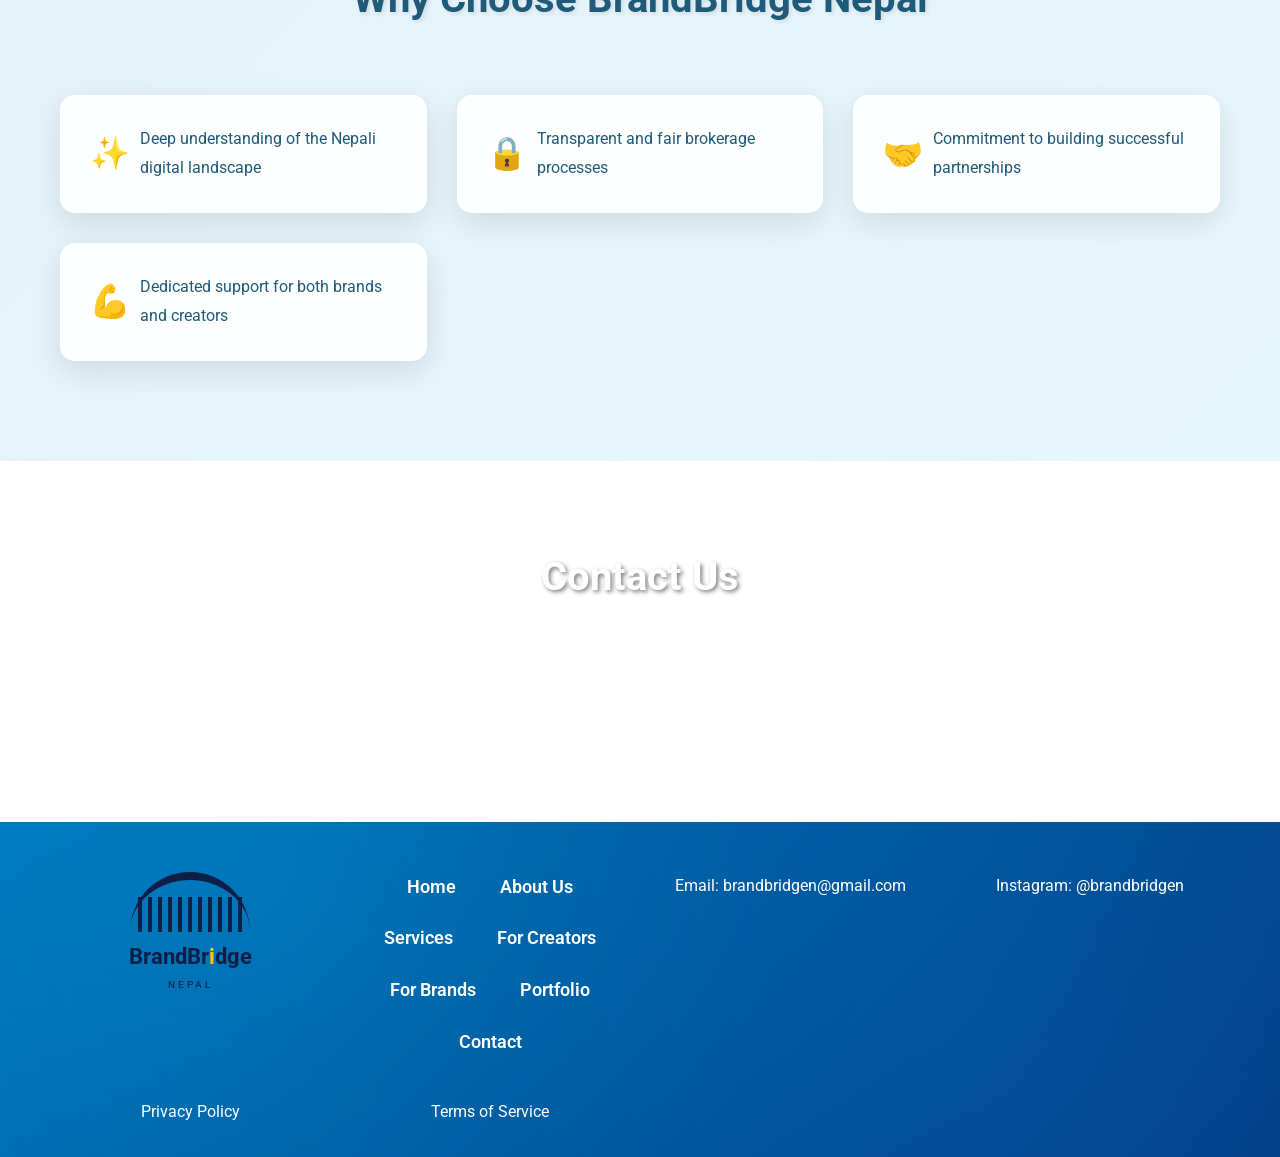
==== commit 6f0b58bd: "Move CSS and JS files to root directory - removed css and js folders" ====
--- a/index.html
+++ b/index.html
@@ -7,6 +7,7 @@
 
     <link href="https://fonts.googleapis.com/css2?family=Roboto:wght@300;400;500;700&display=swap" rel="stylesheet">
     <link rel="stylesheet" href="https://cdnjs.cloudflare.com/ajax/libs/font-awesome/6.0.0/css/all.min.css">
+    <link rel="stylesheet" href="styles.css">
 
     <style>
     body {
@@ -218,7 +219,7 @@
     </div>
 </footer>
 
-<script src="js/script.js"></script>
+<script src="script.js"></script>
 
 </body>
 </html>
--- a/styles.css
+++ b/styles.css
@@ -0,0 +1,1086 @@
+/* Reset and base styles */
+* {
+    margin: 0;
+    padding: 0;
+    box-sizing: border-box;
+}
+
+body {
+    font-family: 'Roboto', sans-serif;
+    line-height: 1.8;
+    color: #1f5a7a;
+    background: linear-gradient(135deg, #0077BE 0%, #0CB1F0 50%, #00B4D8 100%);
+    background-attachment: fixed;
+    min-height: 100vh;
+    overflow-x: hidden;
+}
+
+body::before {
+    content: '';
+    position: fixed;
+    top: 0;
+    left: 0;
+    width: 100%;
+    height: 100%;
+    background: 
+        radial-gradient(circle at 20% 80%, rgba(12, 177, 240, 0.3) 0%, transparent 50%),
+        radial-gradient(circle at 80% 20%, rgba(0, 212, 255, 0.2) 0%, transparent 50%),
+        radial-gradient(circle at 40% 40%, rgba(30, 144, 255, 0.2) 0%, transparent 50%);
+    z-index: -1;
+}
+
+.container {
+    max-width: 1200px;
+    margin: 0 auto;
+    padding: 0 20px;
+}
+
+/* Header */
+header {
+    background: rgba(0, 119, 190, 0.95);
+    backdrop-filter: blur(10px);
+    color: #ffffff;
+    padding: 20px 0;
+    box-shadow: 0 4px 20px rgba(0, 0, 0, 0.3);
+    position: sticky;
+    top: 0;
+    z-index: 1000;
+    border-bottom: 1px solid rgba(255, 255, 255, 0.1);
+}
+
+header .container {
+    display: flex;
+    justify-content: space-between;
+    align-items: center;
+}
+
+.logo {
+    height: 70px;
+    transition: all 0.3s ease;
+    filter: drop-shadow(0 0 10px rgba(0, 212, 255, 0.5));
+}
+
+.logo:hover {
+    transform: scale(1.05) rotate(2deg);
+}
+
+nav ul {
+    list-style: none;
+    display: flex;
+    gap: 30px;
+    align-items: center;
+}
+
+nav a {
+    color: #ffffff;
+    text-decoration: none;
+    font-weight: 600;
+    font-size: 1.1em;
+    transition: all 0.3s ease;
+    position: relative;
+    padding: 10px 15px;
+    border-radius: 25px;
+}
+
+nav a:hover {
+    color: #00D4FF;
+    background: rgba(255, 255, 255, 0.1);
+    transform: translateY(-2px);
+    box-shadow: 0 5px 15px rgba(0, 0, 0, 0.2);
+}
+
+nav a::after {
+    content: '';
+    position: absolute;
+    width: 0;
+    height: 3px;
+    bottom: 0;
+    left: 50%;
+    background: linear-gradient(90deg, #00D4FF, #1E90FF);
+    transition: all 0.3s ease;
+    border-radius: 2px;
+}
+
+nav a:hover::after {
+    width: 80%;
+    left: 10%;
+}
+
+/* Hamburger menu for mobile */
+.menu-toggle {
+    display: none;
+    flex-direction: column;
+    cursor: pointer;
+    padding: 10px;
+    border-radius: 5px;
+    background: rgba(255, 255, 255, 0.1);
+}
+
+.menu-toggle span {
+    width: 25px;
+    height: 3px;
+    background: #fff;
+    margin: 3px 0;
+    transition: 0.3s;
+    border-radius: 2px;
+}
+
+.menu-toggle.active span:nth-child(1) {
+    transform: rotate(-45deg) translate(-5px, 6px);
+}
+
+.menu-toggle.active span:nth-child(2) {
+    opacity: 0;
+}
+
+.menu-toggle.active span:nth-child(3) {
+    transform: rotate(45deg) translate(-5px, -6px);
+}
+
+/* Main sections */
+main {
+    min-height: calc(100vh - 200px);
+}
+
+section {
+    padding: 100px 0;
+    animation: slideInUp 1s ease-out;
+    position: relative;
+}
+
+section:nth-child(even) {
+    background: rgba(255, 255, 255, 0.05);
+    backdrop-filter: blur(5px);
+}
+
+@keyframes slideInUp {
+    from {
+        opacity: 0;
+        transform: translateY(50px);
+    }
+    to {
+        opacity: 1;
+        transform: translateY(0);
+    }
+}
+
+.hero {
+    background: linear-gradient(135deg, #0077BE 0%, #0CB1F0 50%, #00B4D8 100%);
+    color: #fff;
+    text-align: center;
+    padding: 150px 0;
+    position: relative;
+    overflow: hidden;
+    clip-path: polygon(0 0, 100% 0, 100% 90%, 0 100%);
+}
+
+.hero::before {
+    content: '';
+    position: absolute;
+    top: 0;
+    left: 0;
+    right: 0;
+    bottom: 0;
+    background: 
+        url('data:image/svg+xml,<svg xmlns="http://www.w3.org/2000/svg" viewBox="0 0 1000 1000"><defs><pattern id="grain" width="100" height="100" patternUnits="userSpaceOnUse"><circle cx="25" cy="25" r="1" fill="rgba(255,255,255,0.1)"/><circle cx="75" cy="75" r="1" fill="rgba(255,255,255,0.1)"/></pattern></defs><rect width="100%" height="100%" fill="url(%23grain)"/></svg>') repeat;
+    opacity: 0.3;
+    animation: grainMove 20s linear infinite;
+}
+
+@keyframes grainMove {
+    0% { transform: translate(0, 0); }
+    100% { transform: translate(100px, 100px); }
+}
+
+.hero .container {
+    position: relative;
+    z-index: 1;
+}
+
+.hero h1 {
+    font-size: 4em;
+    margin-bottom: 20px;
+    text-shadow: 3px 3px 6px rgba(0, 0, 0, 0.5);
+    background: linear-gradient(45deg, #fff, #00D4FF);
+    -webkit-background-clip: text;
+    -webkit-text-fill-color: transparent;
+    background-clip: text;
+    animation: textGlow 2s ease-in-out infinite alternate;
+}
+
+@keyframes textGlow {
+    from { filter: drop-shadow(0 0 10px rgba(0, 212, 255, 0.5)); }
+    to { filter: drop-shadow(0 0 20px rgba(0, 212, 255, 1)); }
+}
+
+.hero p {
+    font-size: 1.4em;
+    margin-bottom: 50px;
+    max-width: 700px;
+    margin-left: auto;
+    margin-right: auto;
+    opacity: 0.9;
+    text-shadow: 1px 1px 3px rgba(0, 0, 0, 0.3);
+}
+
+.cta-buttons {
+    display: flex;
+    justify-content: center;
+    gap: 40px;
+    flex-wrap: wrap;
+}
+
+.btn {
+    background: linear-gradient(135deg, #0CB1F0 0%, #00D4FF 50%, #1E90FF 100%);
+    color: #ffffff;
+    padding: 18px 35px;
+    text-decoration: none;
+    border-radius: 50px;
+    font-weight: 700;
+    font-size: 1.2em;
+    box-shadow: 0 10px 30px rgba(0, 0, 0, 0.3);
+    transition: all 0.4s ease;
+    position: relative;
+    overflow: hidden;
+    border: 2px solid transparent;
+}
+
+.btn::before {
+    content: '';
+    position: absolute;
+    top: 0;
+    left: -100%;
+    width: 100%;
+    height: 100%;
+    background: linear-gradient(90deg, transparent, rgba(255, 255, 255, 0.4), transparent);
+    transition: left 0.6s;
+}
+
+.btn:hover::before {
+    left: 100%;
+}
+
+.btn:hover {
+    transform: translateY(-5px) scale(1.05);
+    box-shadow: 0 20px 40px rgba(0, 0, 0, 0.4);
+    background: linear-gradient(135deg, #1E90FF 0%, #00D4FF 50%, #0CB1F0 100%);
+}
+
+.btn:active {
+    transform: translateY(-2px);
+}
+
+/* Services */
+.services .service-list {
+    display: grid;
+    grid-template-columns: repeat(auto-fit, minmax(350px, 1fr));
+    gap: 50px;
+}
+
+.service {
+    background: linear-gradient(135deg, rgba(255, 255, 255, 0.95) 0%, rgba(255, 255, 255, 0.9) 100%);
+    backdrop-filter: blur(10px);
+    padding: 50px 40px;
+    text-align: center;
+    border-radius: 20px;
+    box-shadow: 0 15px 35px rgba(0, 0, 0, 0.1);
+    transition: all 0.4s ease;
+    position: relative;
+    overflow: hidden;
+    border: 1px solid rgba(255, 255, 255, 0.2);
+}
+
+.service::before {
+    content: '';
+    position: absolute;
+    top: 0;
+    left: 0;
+    right: 0;
+    height: 5px;
+    background: linear-gradient(90deg, #0077BE, #0CB1F0, #00B4D8, #1E90FF);
+    border-radius: 20px 20px 0 0;
+}
+
+.service::after {
+    content: '';
+    position: absolute;
+    top: -50%;
+    left: -50%;
+    width: 200%;
+    height: 200%;
+    background: conic-gradient(from 0deg, transparent, rgba(0, 119, 190, 0.1), transparent);
+    animation: rotate 10s linear infinite;
+    z-index: -1;
+}
+
+@keyframes rotate {
+    0% { transform: rotate(0deg); }
+    100% { transform: rotate(360deg); }
+}
+
+.service:hover {
+    transform: translateY(-15px) rotate(2deg);
+    box-shadow: 0 25px 50px rgba(0, 0, 0, 0.2);
+}
+
+.service i {
+    font-size: 4em;
+    color: #0077BE;
+    margin-bottom: 25px;
+    text-shadow: 0 0 20px rgba(0, 119, 190, 0.3);
+    animation: iconPulse 3s ease-in-out infinite;
+}
+
+@keyframes iconPulse {
+    0%, 100% { transform: scale(1); }
+    50% { transform: scale(1.1); }
+}
+
+.service h3 {
+    margin-bottom: 20px;
+    color: #0077BE;
+    font-size: 1.5em;
+    position: relative;
+}
+
+.service h3::after {
+    content: '';
+    position: absolute;
+    bottom: -10px;
+    left: 50%;
+    transform: translateX(-50%);
+    width: 50px;
+    height: 3px;
+    background: linear-gradient(90deg, #0077BE, #1E90FF);
+    border-radius: 2px;
+}
+
+.service p {
+    color: #555;
+    font-size: 1.1em;
+    line-height: 1.6;
+}
+
+/* Why choose */
+.why-choose {
+    background: linear-gradient(135deg, rgba(0, 119, 190, 0.1) 0%, rgba(12, 177, 240, 0.1) 100%);
+    padding: 100px 0;
+}
+
+.why-choose h2 {
+    text-align: center;
+    margin-bottom: 60px;
+    color: #1f5a7a;
+    font-size: 2.5em;
+    text-shadow: 2px 2px 4px rgba(0, 0, 0, 0.1);
+}
+
+.why-choose ul {
+    display: grid;
+    grid-template-columns: repeat(auto-fit, minmax(300px, 1fr));
+    gap: 30px;
+    list-style: none;
+    padding: 0;
+}
+
+.why-choose li {
+    background: rgba(255, 255, 255, 0.95);
+    padding: 30px;
+    border-radius: 15px;
+    box-shadow: 0 10px 30px rgba(0, 0, 0, 0.1);
+    position: relative;
+    padding-left: 80px;
+    transition: all 0.3s ease;
+    backdrop-filter: blur(5px);
+}
+
+.why-choose li:hover {
+    transform: translateY(-5px);
+    box-shadow: 0 15px 40px rgba(0, 0, 0, 0.2);
+}
+
+.why-choose li::before {
+    content: '✨';
+    position: absolute;
+    left: 30px;
+    top: 30px;
+    font-size: 2em;
+    color: #0077BE;
+}
+
+.why-choose li:nth-child(2)::before { content: '🔒'; }
+.why-choose li:nth-child(3)::before { content: '🤝'; }
+.why-choose li:nth-child(4)::before { content: '💪'; }
+
+/* Contact preview */
+.contact-preview {
+    background: linear-gradient(135deg, #0077BE 0%, #003d82 100%);
+    color: #fff;
+    text-align: center;
+    padding: 80px 0;
+    position: relative;
+}
+
+.contact-preview::before {
+    content: '';
+    position: absolute;
+    top: 0;
+    left: 0;
+    right: 0;
+    bottom: 0;
+    background: url('data:image/svg+xml,<svg xmlns="http://www.w3.org/2000/svg" viewBox="0 0 100 100"><circle cx="50" cy="50" r="2" fill="rgba(255,255,255,0.05)"/></svg>') repeat;
+}
+
+.contact-preview .container {
+    position: relative;
+    z-index: 1;
+}
+
+.contact-preview h2 {
+    margin-bottom: 30px;
+    font-size: 2.5em;
+    text-shadow: 2px 2px 4px rgba(0, 0, 0, 0.5);
+}
+
+.contact-preview p {
+    margin-bottom: 15px;
+    font-size: 1.2em;
+    opacity: 0.9;
+}
+
+/* Footer */
+footer {
+    background: linear-gradient(135deg, #0077BE 0%, #003d82 100%);
+    color: #ffffff;
+    padding: 50px 0 30px;
+    text-align: center;
+    position: relative;
+    overflow: hidden;
+}
+
+footer::before {
+    content: '';
+    position: absolute;
+    top: 0;
+    left: 0;
+    right: 0;
+    bottom: 0;
+    background: 
+        radial-gradient(circle at 20% 20%, rgba(0, 212, 255, 0.1) 0%, transparent 50%),
+        radial-gradient(circle at 80% 80%, rgba(30, 144, 255, 0.1) 0%, transparent 50%);
+}
+
+footer .container {
+    position: relative;
+    z-index: 1;
+    display: grid;
+    grid-template-columns: repeat(auto-fit, minmax(250px, 1fr));
+    gap: 40px;
+    align-items: start;
+}
+
+footer .logo {
+    height: 60px;
+    margin-bottom: 20px;
+    filter: brightness(1.2);
+}
+
+footer nav ul {
+    justify-content: center;
+    flex-wrap: wrap;
+    gap: 20px;
+}
+
+footer a {
+    color: #ffffff;
+    text-decoration: none;
+    transition: all 0.3s ease;
+    padding: 8px 12px;
+    border-radius: 20px;
+}
+
+footer a:hover {
+    color: #00D4FF;
+    background: rgba(255, 255, 255, 0.1);
+    transform: translateY(-2px);
+}
+
+/* Forms */
+form {
+    max-width: 700px;
+    margin: 0 auto;
+    background: linear-gradient(135deg, rgba(255, 255, 255, 0.95) 0%, rgba(255, 255, 255, 0.9) 100%);
+    backdrop-filter: blur(10px);
+    padding: 50px;
+    border-radius: 20px;
+    box-shadow: 0 20px 40px rgba(0, 0, 0, 0.1);
+    border: 1px solid rgba(255, 255, 255, 0.2);
+}
+
+form label {
+    display: block;
+    margin-top: 25px;
+    font-weight: 600;
+    color: #333;
+    font-size: 1.1em;
+}
+
+form input,
+form select,
+form textarea {
+    width: 100%;
+    padding: 15px;
+    margin-top: 10px;
+    border: 2px solid #ddd;
+    border-radius: 10px;
+    font-family: 'Roboto', sans-serif;
+    font-size: 1em;
+    transition: all 0.3s ease;
+    background: rgba(255, 255, 255, 0.8);
+}
+
+form input:focus,
+form select:focus,
+form textarea:focus {
+    outline: none;
+    border-color: #003366;
+    box-shadow: 0 0 20px rgba(0, 51, 102, 0.2);
+    background: #fff;
+}
+
+form textarea {
+    height: 150px;
+    resize: vertical;
+    border-radius: 10px;
+}
+
+/* Coming soon */
+.coming-soon {
+    text-align: center;
+    background: linear-gradient(135deg, rgba(255, 255, 255, 0.95) 0%, rgba(255, 255, 255, 0.9) 100%);
+    backdrop-filter: blur(10px);
+    padding: 80px 50px;
+    border-radius: 20px;
+    box-shadow: 0 20px 40px rgba(0, 0, 0, 0.1);
+    border: 1px solid rgba(255, 255, 255, 0.2);
+    position: relative;
+    overflow: hidden;
+}
+
+.coming-soon::before {
+    content: '';
+    position: absolute;
+    top: -50%;
+    left: -50%;
+    width: 200%;
+    height: 200%;
+    background: conic-gradient(from 0deg, transparent, rgba(0, 51, 102, 0.05), transparent);
+    animation: rotate 15s linear infinite;
+}
+
+.coming-soon h2 {
+    color: #003366;
+    margin-bottom: 25px;
+    font-size: 2.5em;
+    position: relative;
+    z-index: 1;
+}
+
+.coming-soon p {
+    color: #555;
+    font-size: 1.2em;
+    max-width: 500px;
+    margin: 0 auto;
+    position: relative;
+    z-index: 1;
+}
+
+/* About Section Enhancements */
+.about-hero {
+    background: linear-gradient(135deg, #0077BE 0%, #0CB1F0 50%, #00B4D8 100%);
+    color: #fff;
+    text-align: center;
+    padding: 120px 0;
+    position: relative;
+    overflow: hidden;
+    clip-path: polygon(0 0, 100% 0, 100% 85%, 0 100%);
+}
+
+.about-hero::before {
+    content: '';
+    position: absolute;
+    top: 0;
+    left: 0;
+    right: 0;
+    bottom: 0;
+    background: 
+        url('data:image/svg+xml,<svg xmlns="http://www.w3.org/2000/svg" viewBox="0 0 1000 1000"><defs><pattern id="aboutGrain" width="100" height="100" patternUnits="userSpaceOnUse"><circle cx="25" cy="25" r="1" fill="rgba(255,255,255,0.1)"/><circle cx="75" cy="75" r="1" fill="rgba(255,255,255,0.1)"/></pattern></defs><rect width="100%" height="100%" fill="url(%23aboutGrain)"/></svg>') repeat;
+    opacity: 0.3;
+    animation: grainMove 25s linear infinite;
+}
+
+.about-hero .container {
+    position: relative;
+    z-index: 1;
+}
+
+.about-hero h1 {
+    font-size: 3.5em;
+    margin-bottom: 20px;
+    text-shadow: 3px 3px 6px rgba(0, 0, 0, 0.5);
+    background: linear-gradient(45deg, #fff, #00D4FF);
+    -webkit-background-clip: text;
+    -webkit-text-fill-color: transparent;
+    background-clip: text;
+    animation: textGlow 3s ease-in-out infinite alternate;
+}
+
+.about-hero p {
+    font-size: 1.3em;
+    margin-bottom: 40px;
+    max-width: 600px;
+    margin-left: auto;
+    margin-right: auto;
+    opacity: 0.9;
+    text-shadow: 1px 1px 3px rgba(0, 0, 0, 0.3);
+}
+
+.stats-grid {
+    display: grid;
+    grid-template-columns: repeat(auto-fit, minmax(200px, 1fr));
+    gap: 40px;
+    margin-top: 60px;
+}
+
+.stat-item {
+    background: rgba(255, 255, 255, 0.1);
+    backdrop-filter: blur(10px);
+    padding: 30px 20px;
+    border-radius: 15px;
+    border: 1px solid rgba(255, 255, 255, 0.2);
+    transition: all 0.3s ease;
+}
+
+.stat-item:hover {
+    transform: translateY(-10px);
+    background: rgba(255, 255, 255, 0.15);
+}
+
+.stat-number {
+    font-size: 2.2em;
+    font-weight: 600;
+    color: #00D4FF;
+    margin-bottom: 10px;
+    text-shadow: 2px 2px 4px rgba(0, 0, 0, 0.3);
+    text-transform: uppercase;
+    letter-spacing: 1px;
+}
+
+.stat-label {
+    font-size: 1.1em;
+    color: #fff;
+    opacity: 0.9;
+}
+
+/* Mission & Vision */
+.mission-vision {
+    padding: 100px 0;
+    background: rgba(255, 255, 255, 0.05);
+    backdrop-filter: blur(5px);
+}
+
+.mission-vision .container {
+    display: grid;
+    grid-template-columns: repeat(auto-fit, minmax(400px, 1fr));
+    gap: 60px;
+    align-items: center;
+}
+
+.mission-card, .vision-card {
+    background: linear-gradient(135deg, rgba(255, 255, 255, 0.95) 0%, rgba(255, 255, 255, 0.9) 100%);
+    backdrop-filter: blur(10px);
+    padding: 50px 40px;
+    border-radius: 20px;
+    box-shadow: 0 20px 40px rgba(0, 0, 0, 0.1);
+    border: 1px solid rgba(255, 255, 255, 0.2);
+    position: relative;
+    overflow: hidden;
+}
+
+.mission-card::before, .vision-card::before {
+    content: '';
+    position: absolute;
+    top: 0;
+    left: 0;
+    right: 0;
+    height: 5px;
+    background: linear-gradient(90deg, #0077BE, #00D4FF);
+    border-radius: 20px 20px 0 0;
+}
+
+.mission-card i, .vision-card i {
+    font-size: 3em;
+    color: #0077BE;
+    margin-bottom: 25px;
+    text-shadow: 0 0 20px rgba(0, 119, 190, 0.3);
+}
+
+.mission-card h3, .vision-card h3 {
+    color: #0077BE;
+    margin-bottom: 20px;
+    font-size: 1.8em;
+}
+
+.mission-card p, .vision-card p {
+    color: #555;
+    line-height: 1.7;
+    font-size: 1.1em;
+}
+
+/* Team Section */
+.team-section {
+    padding: 100px 0;
+    background: linear-gradient(135deg, rgba(0, 119, 190, 0.05) 0%, rgba(12, 177, 240, 0.05) 100%);
+}
+
+.team-section h2 {
+    text-align: center;
+    margin-bottom: 60px;
+    color: #0077BE;
+    font-size: 2.5em;
+    position: relative;
+}
+
+.team-section h2::after {
+    content: '';
+    position: absolute;
+    bottom: -15px;
+    left: 50%;
+    transform: translateX(-50%);
+    width: 100px;
+    height: 4px;
+    background: linear-gradient(90deg, #0077BE, #1E90FF);
+    border-radius: 2px;
+}
+
+.team-grid {
+    display: grid;
+    grid-template-columns: repeat(auto-fit, minmax(300px, 1fr));
+    gap: 40px;
+}
+
+.team-member {
+    background: linear-gradient(135deg, rgba(255, 255, 255, 0.95) 0%, rgba(255, 255, 255, 0.9) 100%);
+    backdrop-filter: blur(10px);
+    padding: 40px 30px;
+    text-align: center;
+    border-radius: 20px;
+    box-shadow: 0 15px 35px rgba(0, 0, 0, 0.1);
+    transition: all 0.4s ease;
+    border: 1px solid rgba(255, 255, 255, 0.2);
+    position: relative;
+    overflow: hidden;
+}
+
+.team-member::before {
+    content: '';
+    position: absolute;
+    top: -50%;
+    left: -50%;
+    width: 200%;
+    height: 200%;
+    background: conic-gradient(from 0deg, transparent, rgba(74, 14, 78, 0.05), transparent);
+    animation: rotate 15s linear infinite;
+}
+
+.team-member:hover {
+    transform: translateY(-15px);
+    box-shadow: 0 25px 50px rgba(0, 0, 0, 0.2);
+}
+
+.team-avatar {
+    width: 120px;
+    height: 120px;
+    background: linear-gradient(135deg, #0077BE, #00D4FF);
+    border-radius: 50%;
+    margin: 0 auto 25px;
+    display: flex;
+    align-items: center;
+    justify-content: center;
+    font-size: 3em;
+    color: #fff;
+    box-shadow: 0 10px 30px rgba(0, 119, 190, 0.3);
+}
+
+.team-member h4 {
+    color: #0077BE;
+    margin-bottom: 10px;
+    font-size: 1.4em;
+}
+
+.team-role {
+    color: #0CB1F0;
+    font-weight: 600;
+    margin-bottom: 15px;
+    font-size: 1em;
+}
+
+.team-member p {
+    color: #666;
+    line-height: 1.6;
+}
+
+/* Process Section */
+.process-section {
+    padding: 100px 0;
+    background: rgba(255, 255, 255, 0.05);
+    backdrop-filter: blur(5px);
+}
+
+.process-section h2 {
+    text-align: center;
+    margin-bottom: 60px;
+    color: #0077BE;
+    font-size: 2.5em;
+    position: relative;
+}
+
+.process-section h2::after {
+    content: '';
+    position: absolute;
+    bottom: -15px;
+    left: 50%;
+    transform: translateX(-50%);
+    width: 100px;
+    height: 4px;
+    background: linear-gradient(90deg, #0077BE, #1E90FF);
+    border-radius: 2px;
+}
+
+.process-timeline {
+    display: grid;
+    grid-template-columns: repeat(auto-fit, minmax(250px, 1fr));
+    gap: 40px;
+    position: relative;
+}
+
+.process-timeline::before {
+    content: '';
+    position: absolute;
+    top: 50%;
+    left: 0;
+    right: 0;
+    height: 2px;
+    background: linear-gradient(90deg, #0077BE, #1E90FF);
+    z-index: 1;
+}
+
+.process-step {
+    background: linear-gradient(135deg, rgba(255, 255, 255, 0.95) 0%, rgba(255, 255, 255, 0.9) 100%);
+    backdrop-filter: blur(10px);
+    padding: 40px 30px;
+    text-align: center;
+    border-radius: 20px;
+    box-shadow: 0 15px 35px rgba(0, 0, 0, 0.1);
+    position: relative;
+    z-index: 2;
+    border: 1px solid rgba(255, 255, 255, 0.2);
+}
+
+.process-step::before {
+    content: '';
+    position: absolute;
+    top: -15px;
+    left: 50%;
+    transform: translateX(-50%);
+    width: 30px;
+    height: 30px;
+    background: linear-gradient(135deg, #0077BE, #00D4FF);
+    border-radius: 50%;
+    border: 3px solid #fff;
+    box-shadow: 0 5px 15px rgba(0, 119, 190, 0.3);
+    z-index: 3;
+}
+
+.process-number {
+    position: absolute;
+    top: -10px;
+    left: 50%;
+    transform: translateX(-50%);
+    width: 25px;
+    height: 25px;
+    background: #fff;
+    border-radius: 50%;
+    display: flex;
+    align-items: center;
+    justify-content: center;
+    font-weight: 700;
+    color: #0077BE;
+    font-size: 0.9em;
+    z-index: 4;
+}
+
+.process-step i {
+    font-size: 2.5em;
+    color: #0077BE;
+    margin-bottom: 20px;
+    text-shadow: 0 0 15px rgba(0, 119, 190, 0.2);
+}
+
+.process-step h4 {
+    color: #0077BE;
+    margin-bottom: 15px;
+    font-size: 1.3em;
+}
+
+.process-step p {
+    color: #666;
+    line-height: 1.6;
+}
+
+/* Values Section */
+.values-section {
+    padding: 100px 0;
+    background: linear-gradient(135deg, rgba(0, 119, 190, 0.05) 0%, rgba(12, 177, 240, 0.05) 100%);
+}
+
+.values-section h2 {
+    text-align: center;
+    margin-bottom: 60px;
+    color: #0077BE;
+    font-size: 2.5em;
+    position: relative;
+}
+
+.values-section h2::after {
+    content: '';
+    position: absolute;
+    bottom: -15px;
+    left: 50%;
+    transform: translateX(-50%);
+    width: 100px;
+    height: 4px;
+    background: linear-gradient(90deg, #0077BE, #1E90FF);
+    border-radius: 2px;
+}
+
+.values-grid {
+    display: grid;
+    grid-template-columns: repeat(auto-fit, minmax(280px, 1fr));
+    gap: 40px;
+}
+
+.value-item {
+    background: linear-gradient(135deg, rgba(255, 255, 255, 0.95) 0%, rgba(255, 255, 255, 0.9) 100%);
+    backdrop-filter: blur(10px);
+    padding: 40px 30px;
+    text-align: center;
+    border-radius: 20px;
+    box-shadow: 0 15px 35px rgba(0, 0, 0, 0.1);
+    transition: all 0.4s ease;
+    border: 1px solid rgba(255, 255, 255, 0.2);
+    position: relative;
+    overflow: hidden;
+}
+
+.value-item::before {
+    content: '';
+    position: absolute;
+    top: 0;
+    left: 0;
+    right: 0;
+    height: 5px;
+    background: linear-gradient(90deg, #0077BE, #1E90FF);
+    border-radius: 20px 20px 0 0;
+}
+
+.value-item:hover {
+    transform: translateY(-10px);
+    box-shadow: 0 25px 50px rgba(0, 0, 0, 0.2);
+}
+
+.value-item i {
+    font-size: 3em;
+    color: #0077BE;
+    margin-bottom: 25px;
+    text-shadow: 0 0 20px rgba(0, 119, 190, 0.3);
+    animation: iconPulse 4s ease-in-out infinite;
+}
+
+.value-item h4 {
+    color: #0077BE;
+    margin-bottom: 15px;
+    font-size: 1.4em;
+}
+
+.value-item p {
+    color: #666;
+    line-height: 1.6;
+}
+
+/* Responsive */
+@media (max-width: 768px) {
+    .menu-toggle {
+        display: flex;
+    }
+    
+    nav ul {
+        position: absolute;
+        top: 100%;
+        left: 0;
+        right: 0;
+        background: rgba(0, 119, 190, 0.95);
+        backdrop-filter: blur(10px);
+        flex-direction: column;
+        gap: 0;
+        transform: translateY(-100%);
+        opacity: 0;
+        visibility: hidden;
+        transition: all 0.3s ease;
+        border-radius: 0 0 15px 15px;
+        box-shadow: 0 5px 15px rgba(0, 0, 0, 0.2);
+    }
+    
+    nav ul.active {
+        transform: translateY(0);
+        opacity: 1;
+        visibility: visible;
+    }
+    
+    nav li {
+        border-bottom: 1px solid rgba(255, 255, 255, 0.1);
+    }
+    
+    nav a {
+        display: block;
+        padding: 20px;
+        border-radius: 0;
+    }
+    
+    .hero h1 {
+        font-size: 2.8em;
+    }
+    
+    .hero p {
+        font-size: 1.2em;
+    }
+    
+    .cta-buttons {
+        flex-direction: column;
+        align-items: center;
+    }
+    
+    .services .service-list,
+    .why-choose ul {
+        grid-template-columns: 1fr;
+    }
+    
+    footer .container {
+        grid-template-columns: 1fr;
+        text-align: center;
+    }
+    
+    form {
+        padding: 30px 20px;
+    }
+}
